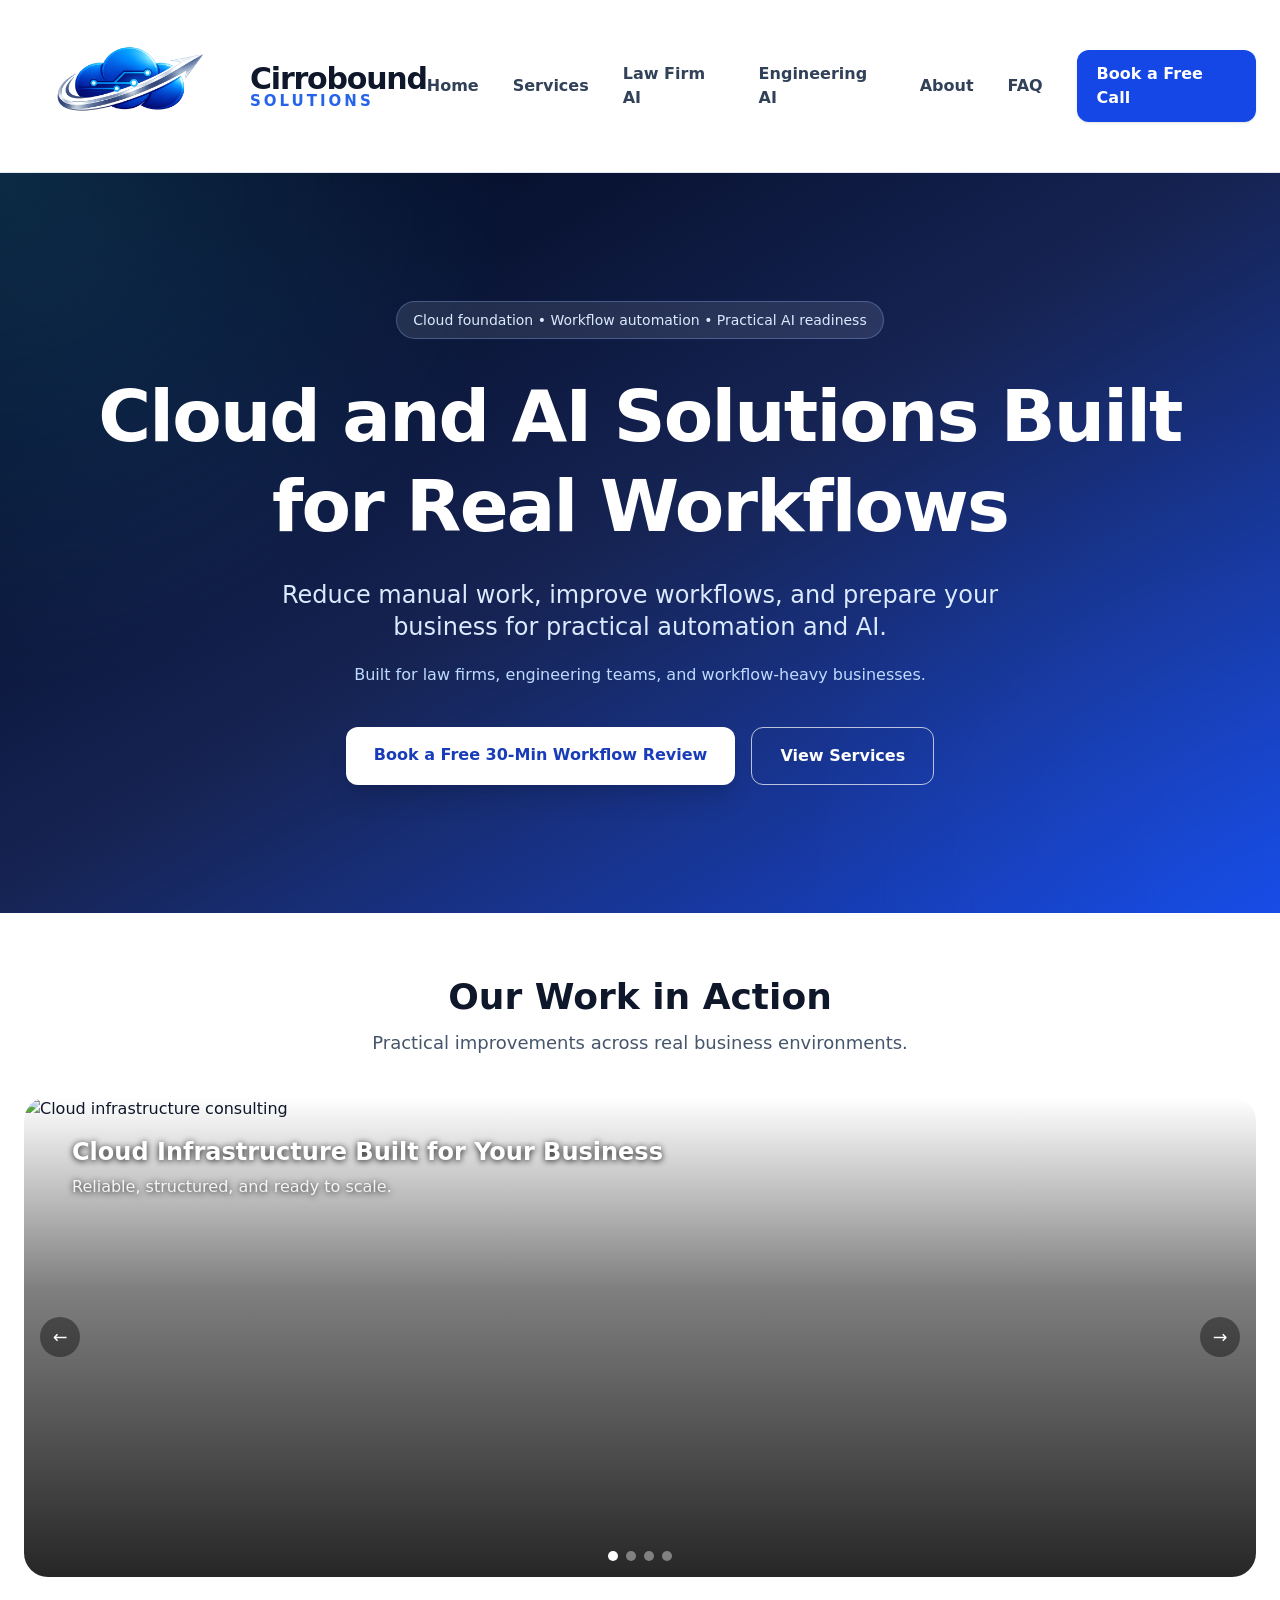
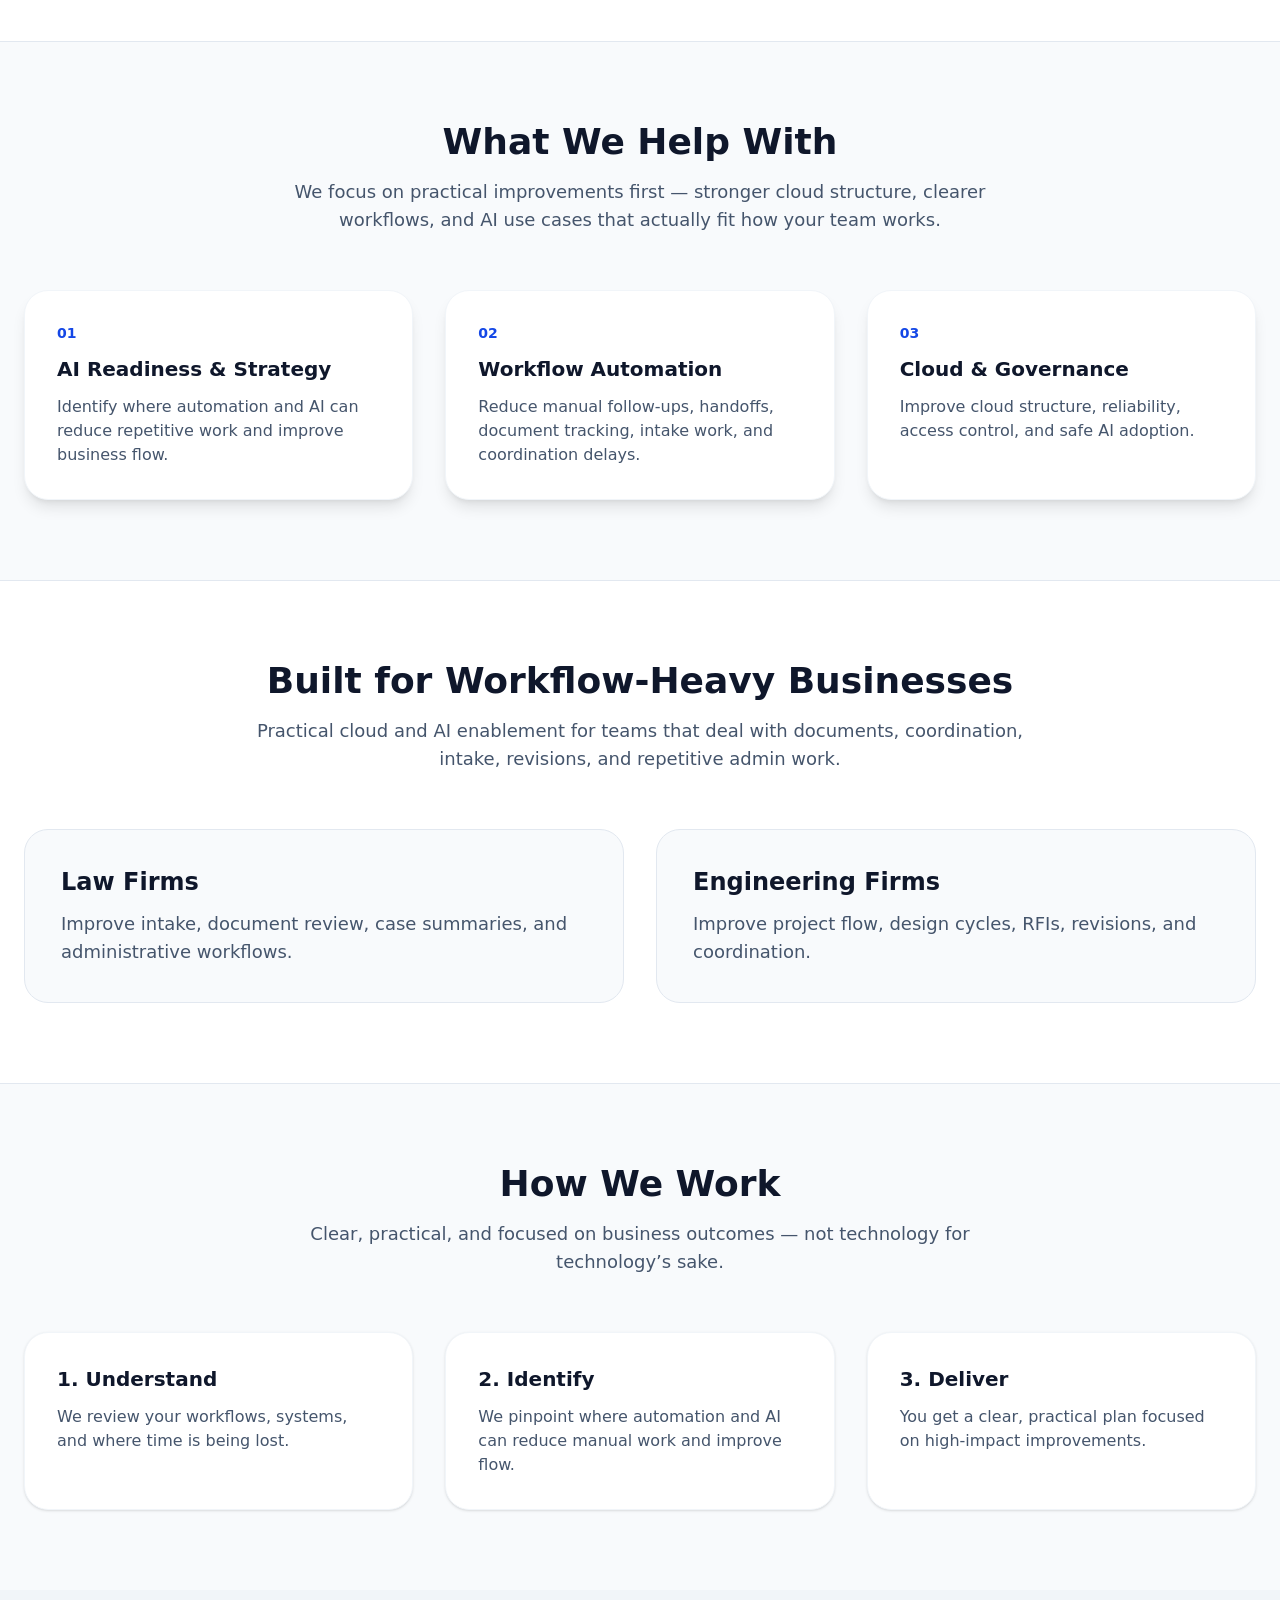
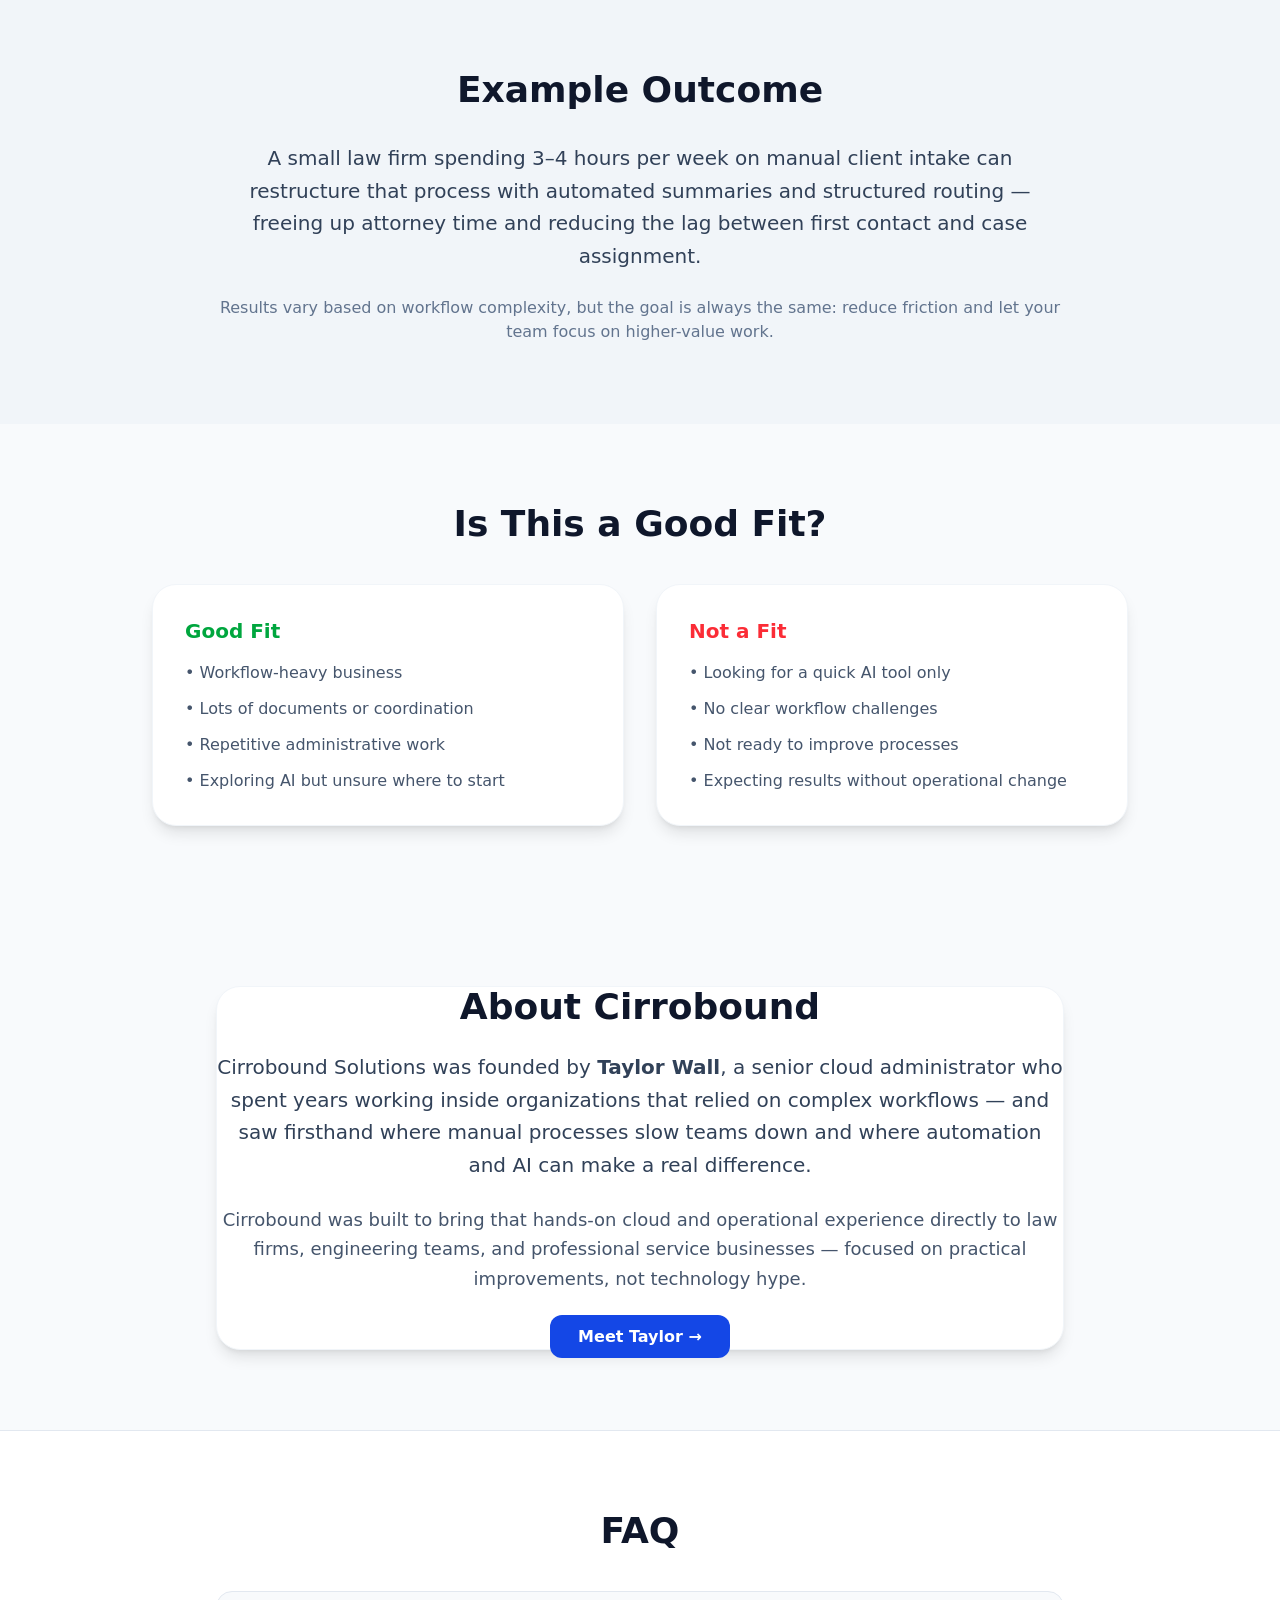
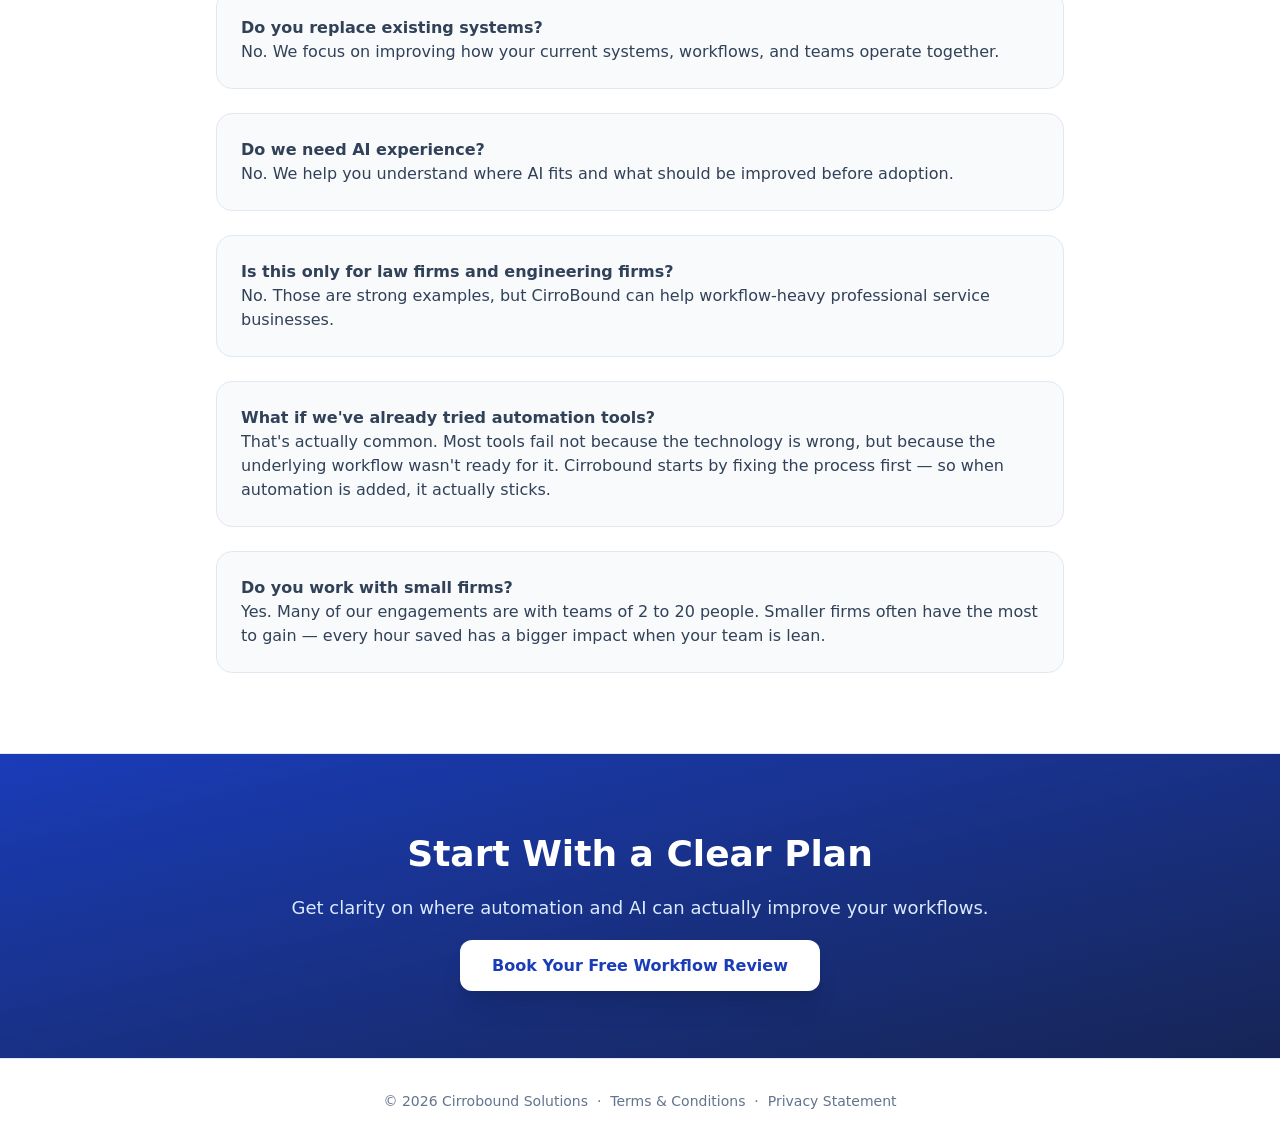
==== index.html @ 7e71dc8d "Add dedicated About page with certs and add to nav sitewide - New about.html with Taylor's story, IT" ====
<!DOCTYPE html>
<html lang="en">
<head>
  <meta charset="UTF-8" />
  <meta name="viewport" content="width=device-width, initial-scale=1.0"/>
  <title>Cirrobound Solutions</title>
  <meta name="description" content="Cloud, automation, and AI consulting to improve workflows and reduce manual work for law firms, engineering teams, and workflow-heavy businesses." />
  <link href="./output.css" rel="stylesheet">
  <style>
    .slide { transition: opacity 0.7s ease-in-out; }
    #slidePrev:hover, #slideNext:hover { background: rgba(0,0,0,0.65) !important; }
    .dot { transition: opacity 0.3s; }
  </style>
</head>

<body class="bg-slate-50 text-slate-900">

<header class="bg-white/95 backdrop-blur border-b border-slate-200 sticky top-0 z-50">
  <div class="max-w-7xl mx-auto px-6 py-4 flex items-center justify-between">

    <a href="/" class="flex items-center gap-4 shrink-0">
      <img src="assets/logo.png" alt="CirroBound Solutions"
           style="height:140px; width:auto; display:block;">

      <div style="line-height:1;">
        <div style="font-size:30px; font-weight:900; color:#0f172a; letter-spacing:-0.04em;">
          Cirrobound
        </div>
        <div style="font-size:15px; letter-spacing:3px; color:#2563eb; font-weight:700;">
          SOLUTIONS
        </div>
      </div>
    </a>

    <nav class="hidden lg:flex items-center text-base font-semibold text-slate-700" style="gap:34px;">
      <a href="/" class="hover:text-blue-700 transition">Home</a>
      <a href="/services.html" class="hover:text-blue-700 transition">Services</a>
      <a href="/ai-for-law-firms.html" class="hover:text-blue-700 transition">Law Firm AI</a>
      <a href="/ai-for-engineering.html" class="hover:text-blue-700 transition">Engineering AI</a>
      <a href="/about.html" class="hover:text-blue-700 transition">About</a>
      <a href="/#faq" class="hover:text-blue-700 transition">FAQ</a>
      <a href="https://outlook.office.com/book/AIReadiness@cirrobound.com/" target="_blank"
         class="bg-blue-700 text-white px-5 py-3 rounded-xl shadow hover:bg-blue-800 transition">
        Book a Free Call
      </a>
    </nav>

    <button id="menuBtn" class="lg:hidden flex flex-col gap-1" aria-label="Open menu">
      <span class="w-7 h-0.5 bg-slate-800"></span>
      <span class="w-7 h-0.5 bg-slate-800"></span>
      <span class="w-7 h-0.5 bg-slate-800"></span>
    </button>

  </div>

  <div id="mobileMenu" class="hidden lg:hidden px-6 pb-6 space-y-4 text-lg font-semibold bg-white border-t">
    <a href="/" class="block py-3 border-b border-slate-200">Home</a>
    <a href="/services.html" class="block py-3 border-b border-slate-200">Services</a>
    <a href="/ai-for-law-firms.html" class="block py-3 border-b border-slate-200">Law Firm AI</a>
    <a href="/ai-for-engineering.html" class="block py-3 border-b border-slate-200">Engineering AI</a>
    <a href="/about.html" class="block py-3 border-b border-slate-200">About</a>
    <a href="/#faq" class="block py-3 border-b border-slate-200">FAQ</a>
    <a href="https://outlook.office.com/book/AIReadiness@cirrobound.com/" target="_blank"
       class="block text-center bg-blue-700 text-white px-5 py-3 rounded-xl">
      Book a Free Call
    </a>
  </div>
</header>

<section class="relative overflow-hidden bg-gradient-to-br from-slate-950 via-blue-950 to-blue-700 text-white py-24 md:py-32">
  <div class="absolute inset-0 opacity-20 bg-[radial-gradient(circle_at_top_left,#38bdf8,transparent_35%),radial-gradient(circle_at_bottom_right,#2563eb,transparent_35%)]"></div>

  <div class="relative max-w-6xl mx-auto px-6 text-center">
    <div class="inline-flex items-center rounded-full border border-blue-300/30 bg-white/10 px-4 py-2 text-sm text-blue-100 mb-8">
      Cloud foundation • Workflow automation • Practical AI readiness
    </div>

    <h1 class="text-4xl md:text-6xl lg:text-7xl font-black mb-7 leading-tight tracking-tight">
      Cloud and AI Solutions Built for Real Workflows
    </h1>

    <p class="text-xl md:text-2xl text-blue-100 max-w-3xl mx-auto mb-5">
      Reduce manual work, improve workflows, and prepare your business for practical automation and AI.
    </p>

    <p class="text-blue-200 mb-10">
      Built for law firms, engineering teams, and workflow-heavy businesses.
    </p>

    <div class="flex flex-col sm:flex-row justify-center gap-4">
      <a href="https://outlook.office.com/book/AIReadiness@cirrobound.com/" target="_blank"
         class="bg-white text-blue-800 px-7 py-4 rounded-xl font-bold shadow-xl hover:shadow-2xl transition">
        Book a Free 30-Min Workflow Review
      </a>

      <a href="/services.html"
         class="border border-white/70 px-7 py-4 rounded-xl font-bold hover:bg-white hover:text-blue-800 transition">
        View Services
      </a>
    </div>
  </div>
</section>

<section class="py-16 bg-white border-b border-slate-200">
  <div class="max-w-7xl mx-auto px-6">
    <div class="text-center mb-10">
      <h2 class="text-3xl md:text-4xl font-black mb-3">Our Work in Action</h2>
      <p class="text-slate-600 text-lg">Practical improvements across real business environments.</p>
    </div>

    <div id="slideshow" class="relative rounded-3xl overflow-hidden shadow-2xl" style="height:480px;">

      <div class="slide" style="position:absolute;inset:0;opacity:1;">
        <img src="https://images.unsplash.com/photo-1695668548342-c0c1ad479aee?w=1400&h=560&fit=crop&auto=format&q=80" class="w-full h-full object-cover" alt="Cloud infrastructure consulting">
        <div class="absolute inset-0 flex items-end" style="padding:2.5rem 3rem;background:linear-gradient(to top,rgba(0,0,0,0.85) 0%,rgba(0,0,0,0.5) 60%,transparent 100%);text-shadow:0 1px 6px rgba(0,0,0,0.9);">
          <div>
            <p class="text-white font-black text-2xl" style="line-height:1.3;">Cloud Infrastructure Built for Your Business</p>
            <p style="color:rgba(255,255,255,0.9);margin-top:0.4rem;">Reliable, structured, and ready to scale.</p>
          </div>
        </div>
      </div>

      <div class="slide" style="position:absolute;inset:0;opacity:0;">
        <img src="https://images.unsplash.com/photo-1541746972996-4e0b0f43e02a?w=1400&h=560&fit=crop&auto=format&q=80" class="w-full h-full object-cover" alt="Team collaboration and workflow">
        <div class="absolute inset-0 flex items-end" style="padding:2.5rem 3rem;background:linear-gradient(to top,rgba(0,0,0,0.85) 0%,rgba(0,0,0,0.5) 60%,transparent 100%);text-shadow:0 1px 6px rgba(0,0,0,0.9);">
          <div>
            <p class="text-white font-black text-2xl" style="line-height:1.3;">Workflow Automation That Fits How You Work</p>
            <p style="color:rgba(255,255,255,0.9);margin-top:0.4rem;">Less manual work. More time on what matters.</p>
          </div>
        </div>
      </div>

      <div class="slide" style="position:absolute;inset:0;opacity:0;">
        <img src="https://images.unsplash.com/photo-1697577418970-95d99b5a55cf?w=1400&h=560&fit=crop&auto=format&q=80" class="w-full h-full object-cover" alt="AI and automation technology">
        <div class="absolute inset-0 flex items-end" style="padding:2.5rem 3rem;background:linear-gradient(to top,rgba(0,0,0,0.85) 0%,rgba(0,0,0,0.5) 60%,transparent 100%);text-shadow:0 1px 6px rgba(0,0,0,0.9);">
          <div>
            <p class="text-white font-black text-2xl" style="line-height:1.3;">AI Readiness for Law Firms and Engineering Teams</p>
            <p style="color:rgba(255,255,255,0.9);margin-top:0.4rem;">Practical adoption — not technology for its own sake.</p>
          </div>
        </div>
      </div>

      <div class="slide" style="position:absolute;inset:0;opacity:0;">
        <img src="https://images.unsplash.com/photo-1690627931320-16ac56eb2588?w=1400&h=560&fit=crop&auto=format&q=80" class="w-full h-full object-cover" alt="Cloud computing and security">
        <div class="absolute inset-0 flex items-end" style="padding:2.5rem 3rem;background:linear-gradient(to top,rgba(0,0,0,0.85) 0%,rgba(0,0,0,0.5) 60%,transparent 100%);text-shadow:0 1px 6px rgba(0,0,0,0.9);">
          <div>
            <p class="text-white font-black text-2xl" style="line-height:1.3;">Security and Governance You Can Trust</p>
            <p style="color:rgba(255,255,255,0.9);margin-top:0.4rem;">AI adoption built on a solid operational foundation.</p>
          </div>
        </div>
      </div>

      <button id="slidePrev" aria-label="Previous slide" class="rounded-full flex items-center justify-center"
        style="position:absolute;left:1rem;top:50%;transform:translateY(-50%);width:2.5rem;height:2.5rem;background:rgba(0,0,0,0.4);color:white;border:none;cursor:pointer;font-size:1.1rem;">&#8592;</button>
      <button id="slideNext" aria-label="Next slide" class="rounded-full flex items-center justify-center"
        style="position:absolute;right:1rem;top:50%;transform:translateY(-50%);width:2.5rem;height:2.5rem;background:rgba(0,0,0,0.4);color:white;border:none;cursor:pointer;font-size:1.1rem;">&#8594;</button>

      <div style="position:absolute;bottom:1rem;left:50%;transform:translateX(-50%);display:flex;gap:0.5rem;">
        <button class="dot" data-index="0" aria-label="Slide 1" style="width:10px;height:10px;border-radius:9999px;background:white;opacity:1;border:none;cursor:pointer;padding:0;"></button>
        <button class="dot" data-index="1" aria-label="Slide 2" style="width:10px;height:10px;border-radius:9999px;background:white;opacity:0.4;border:none;cursor:pointer;padding:0;"></button>
        <button class="dot" data-index="2" aria-label="Slide 3" style="width:10px;height:10px;border-radius:9999px;background:white;opacity:0.4;border:none;cursor:pointer;padding:0;"></button>
        <button class="dot" data-index="3" aria-label="Slide 4" style="width:10px;height:10px;border-radius:9999px;background:white;opacity:0.4;border:none;cursor:pointer;padding:0;"></button>
      </div>

    </div>
  </div>
</section>

<section class="py-20">
  <div class="max-w-7xl mx-auto px-6">
    <div class="text-center max-w-3xl mx-auto mb-14">
      <h2 class="text-3xl md:text-4xl font-black mb-4">What We Help With</h2>
      <p class="text-slate-600 text-lg">
        We focus on practical improvements first — stronger cloud structure, clearer workflows, and AI use cases that actually fit how your team works.
      </p>
    </div>

    <div class="grid md:grid-cols-3 gap-8">
      <div class="bg-white p-8 rounded-3xl shadow-lg border border-slate-100 hover:shadow-xl transition">
        <div class="text-blue-700 font-black text-sm mb-3">01</div>
        <h3 class="text-xl font-bold mb-3">AI Readiness & Strategy</h3>
        <p class="text-slate-600">
          Identify where automation and AI can reduce repetitive work and improve business flow.
        </p>
      </div>

      <div class="bg-white p-8 rounded-3xl shadow-lg border border-slate-100 hover:shadow-xl transition">
        <div class="text-blue-700 font-black text-sm mb-3">02</div>
        <h3 class="text-xl font-bold mb-3">Workflow Automation</h3>
        <p class="text-slate-600">
          Reduce manual follow-ups, handoffs, document tracking, intake work, and coordination delays.
        </p>
      </div>

      <div class="bg-white p-8 rounded-3xl shadow-lg border border-slate-100 hover:shadow-xl transition">
        <div class="text-blue-700 font-black text-sm mb-3">03</div>
        <h3 class="text-xl font-bold mb-3">Cloud & Governance</h3>
        <p class="text-slate-600">
          Improve cloud structure, reliability, access control, and safe AI adoption.
        </p>
      </div>
    </div>
  </div>
</section>

<section class="bg-white py-20 border-y border-slate-200">
  <div class="max-w-7xl mx-auto px-6">
    <div class="text-center max-w-3xl mx-auto mb-14">
      <h2 class="text-3xl md:text-4xl font-black mb-4">Built for Workflow-Heavy Businesses</h2>
      <p class="text-slate-600 text-lg">
        Practical cloud and AI enablement for teams that deal with documents, coordination, intake, revisions, and repetitive admin work.
      </p>
    </div>

    <div class="grid md:grid-cols-2 gap-8">
      <a href="/ai-for-law-firms.html" class="group bg-slate-50 p-9 rounded-3xl border border-slate-200 hover:shadow-xl transition">
        <h3 class="text-2xl font-black mb-3 group-hover:text-blue-700">Law Firms</h3>
        <p class="text-slate-600 text-lg">
          Improve intake, document review, case summaries, and administrative workflows.
        </p>
      </a>

      <a href="/ai-for-engineering.html" class="group bg-slate-50 p-9 rounded-3xl border border-slate-200 hover:shadow-xl transition">
        <h3 class="text-2xl font-black mb-3 group-hover:text-blue-700">Engineering Firms</h3>
        <p class="text-slate-600 text-lg">
          Improve project flow, design cycles, RFIs, revisions, and coordination.
        </p>
      </a>
    </div>
  </div>
</section>

<section class="py-20">
  <div class="max-w-7xl mx-auto px-6">
    <div class="text-center max-w-3xl mx-auto mb-14">
      <h2 class="text-3xl md:text-4xl font-black mb-4">How We Work</h2>
      <p class="text-slate-600 text-lg">
        Clear, practical, and focused on business outcomes — not technology for technology’s sake.
      </p>
    </div>

    <div class="grid md:grid-cols-3 gap-8">
      <div class="bg-white p-8 rounded-3xl shadow border border-slate-100">
        <h3 class="font-black text-xl mb-3">1. Understand</h3>
        <p class="text-slate-600">
          We review your workflows, systems, and where time is being lost.
        </p>
      </div>

      <div class="bg-white p-8 rounded-3xl shadow border border-slate-100">
        <h3 class="font-black text-xl mb-3">2. Identify</h3>
        <p class="text-slate-600">
          We pinpoint where automation and AI can reduce manual work and improve flow.
        </p>
      </div>

      <div class="bg-white p-8 rounded-3xl shadow border border-slate-100">
        <h3 class="font-black text-xl mb-3">3. Deliver</h3>
        <p class="text-slate-600">
          You get a clear, practical plan focused on high-impact improvements.
        </p>
      </div>
    </div>
  </div>
</section>

<section class="bg-slate-100 py-20">
  <div class="max-w-4xl mx-auto px-6 text-center">
    <h2 class="text-3xl md:text-4xl font-black mb-8">Example Outcome</h2>

    <p class="text-slate-700 text-xl mb-6 leading-relaxed">
      A small law firm spending 3–4 hours per week on manual client intake can restructure that process with automated summaries and structured routing — freeing up attorney time and reducing the lag between first contact and case assignment.
    </p>

    <p class="text-slate-500">
      Results vary based on workflow complexity, but the goal is always the same: reduce friction and let your team focus on higher-value work.
    </p>
  </div>
</section>

<section class="py-20">
  <div class="max-w-5xl mx-auto px-6 text-center">
    <h2 class="text-3xl md:text-4xl font-black mb-10">Is This a Good Fit?</h2>

    <div class="grid md:grid-cols-2 gap-8 text-left">
      <div class="bg-white p-8 rounded-3xl shadow-lg border border-slate-100">
        <h3 class="font-black mb-4 text-green-600 text-xl">Good Fit</h3>
        <ul class="text-slate-600 space-y-3">
          <li>• Workflow-heavy business</li>
          <li>• Lots of documents or coordination</li>
          <li>• Repetitive administrative work</li>
          <li>• Exploring AI but unsure where to start</li>
        </ul>
      </div>

      <div class="bg-white p-8 rounded-3xl shadow-lg border border-slate-100">
        <h3 class="font-black mb-4 text-red-500 text-xl">Not a Fit</h3>
        <ul class="text-slate-600 space-y-3">
          <li>• Looking for a quick AI tool only</li>
          <li>• No clear workflow challenges</li>
          <li>• Not ready to improve processes</li>
          <li>• Expecting results without operational change</li>
        </ul>
      </div>
    </div>
  </div>
</section>

<section class="py-20">
  <div class="max-w-4xl mx-auto px-6">
    <div class="bg-white rounded-3xl shadow-lg border border-slate-100 p-10 md:p-14 text-center">
      <h2 class="text-3xl md:text-4xl font-black mb-6">About Cirrobound</h2>
      <p class="text-slate-700 text-xl leading-relaxed mb-6">
        Cirrobound Solutions was founded by <strong>Taylor Wall</strong>, a senior cloud administrator who spent years working inside organizations that relied on complex workflows — and saw firsthand where manual processes slow teams down and where automation and AI can make a real difference.
      </p>
      <p class="text-slate-600 text-lg leading-relaxed mb-8">
        Cirrobound was built to bring that hands-on cloud and operational experience directly to law firms, engineering teams, and professional service businesses — focused on practical improvements, not technology hype.
      </p>
      <a href="/about.html" class="inline-block bg-blue-700 text-white px-7 py-3 rounded-xl font-bold hover:bg-blue-800 transition">
        Meet Taylor &rarr;
      </a>
    </div>
  </div>
</section>

<section id="faq" class="bg-white py-20 border-y border-slate-200">
  <div class="max-w-4xl mx-auto px-6">
    <h2 class="text-3xl md:text-4xl font-black mb-10 text-center">FAQ</h2>

    <div class="space-y-6 text-slate-700">
      <div class="bg-slate-50 p-6 rounded-2xl border border-slate-200">
        <p><strong>Do you replace existing systems?</strong><br>No. We focus on improving how your current systems, workflows, and teams operate together.</p>
      </div>

      <div class="bg-slate-50 p-6 rounded-2xl border border-slate-200">
        <p><strong>Do we need AI experience?</strong><br>No. We help you understand where AI fits and what should be improved before adoption.</p>
      </div>

      <div class="bg-slate-50 p-6 rounded-2xl border border-slate-200">
        <p><strong>Is this only for law firms and engineering firms?</strong><br>No. Those are strong examples, but CirroBound can help workflow-heavy professional service businesses.</p>
      </div>

      <div class="bg-slate-50 p-6 rounded-2xl border border-slate-200">
        <p><strong>What if we've already tried automation tools?</strong><br>That's actually common. Most tools fail not because the technology is wrong, but because the underlying workflow wasn't ready for it. Cirrobound starts by fixing the process first — so when automation is added, it actually sticks.</p>
      </div>

      <div class="bg-slate-50 p-6 rounded-2xl border border-slate-200">
        <p><strong>Do you work with small firms?</strong><br>Yes. Many of our engagements are with teams of 2 to 20 people. Smaller firms often have the most to gain — every hour saved has a bigger impact when your team is lean.</p>
      </div>
    </div>
  </div>
</section>

<section class="bg-gradient-to-br from-blue-800 to-blue-950 text-white py-20 text-center">
  <div class="max-w-3xl mx-auto px-6">
    <h2 class="text-3xl md:text-4xl font-black mb-5">Start With a Clear Plan</h2>
    <p class="mb-8 text-blue-100 text-lg">
      Get clarity on where automation and AI can actually improve your workflows.
    </p>
    <a href="https://outlook.office.com/book/AIReadiness@cirrobound.com/" target="_blank"
       class="bg-white text-blue-800 px-8 py-4 rounded-xl font-black shadow-xl hover:shadow-2xl transition">
      Book Your Free Workflow Review
    </a>
  </div>
</section>

<footer class="bg-white border-t border-slate-200 py-8 text-center text-sm text-slate-500">
  &copy; 2026 Cirrobound Solutions &nbsp;&middot;&nbsp; <a href="/terms.html" class="hover:text-blue-700 transition">Terms &amp; Conditions</a> &nbsp;&middot;&nbsp; <a href="/privacy.html" class="hover:text-blue-700 transition">Privacy Statement</a>
</footer>

<script>
  const btn = document.getElementById("menuBtn");
  const menu = document.getElementById("mobileMenu");

  btn.addEventListener("click", () => {
    menu.classList.toggle("hidden");
  });

  (function() {
    const slides = document.querySelectorAll('#slideshow .slide');
    const dots = document.querySelectorAll('#slideshow .dot');
    let current = 0;
    let timer;

    function goTo(n) {
      slides[current].style.opacity = '0';
      dots[current].style.opacity = '0.4';
      current = ((n % slides.length) + slides.length) % slides.length;
      slides[current].style.opacity = '1';
      dots[current].style.opacity = '1';
    }

    function startTimer() {
      timer = setInterval(() => goTo(current + 1), 5000);
    }

    document.getElementById('slidePrev').addEventListener('click', () => { goTo(current - 1); clearInterval(timer); startTimer(); });
    document.getElementById('slideNext').addEventListener('click', () => { goTo(current + 1); clearInterval(timer); startTimer(); });
    dots.forEach((dot, i) => dot.addEventListener('click', () => { goTo(i); clearInterval(timer); startTimer(); }));

    startTimer();
  })();
</script>

</body>
</html>
---- output.css ----
/*! tailwindcss v4.2.4 | MIT License | https://tailwindcss.com */
@layer properties{@supports (((-webkit-hyphens:none)) and (not (margin-trim:inline))) or ((-moz-orient:inline) and (not (color:rgb(from red r g b)))){*,:before,:after,::backdrop{--tw-space-y-reverse:0;--tw-border-style:solid;--tw-gradient-position:initial;--tw-gradient-from:#0000;--tw-gradient-via:#0000;--tw-gradient-to:#0000;--tw-gradient-stops:initial;--tw-gradient-via-stops:initial;--tw-gradient-from-position:0%;--tw-gradient-via-position:50%;--tw-gradient-to-position:100%;--tw-leading:initial;--tw-font-weight:initial;--tw-tracking:initial;--tw-shadow:0 0 #0000;--tw-shadow-color:initial;--tw-shadow-alpha:100%;--tw-inset-shadow:0 0 #0000;--tw-inset-shadow-color:initial;--tw-inset-shadow-alpha:100%;--tw-ring-color:initial;--tw-ring-shadow:0 0 #0000;--tw-inset-ring-color:initial;--tw-inset-ring-shadow:0 0 #0000;--tw-ring-inset:initial;--tw-ring-offset-width:0px;--tw-ring-offset-color:#fff;--tw-ring-offset-shadow:0 0 #0000;--tw-backdrop-blur:initial;--tw-backdrop-brightness:initial;--tw-backdrop-contrast:initial;--tw-backdrop-grayscale:initial;--tw-backdrop-hue-rotate:initial;--tw-backdrop-invert:initial;--tw-backdrop-opacity:initial;--tw-backdrop-saturate:initial;--tw-backdrop-sepia:initial}}}@layer theme{:root,:host{--font-sans:ui-sans-serif, system-ui, sans-serif, "Apple Color Emoji", "Segoe UI Emoji", "Segoe UI Symbol", "Noto Color Emoji";--font-mono:ui-monospace, SFMono-Regular, Menlo, Monaco, Consolas, "Liberation Mono", "Courier New", monospace;--color-red-500:oklch(63.7% .237 25.331);--color-green-600:oklch(62.7% .194 149.214);--color-blue-100:oklch(93.2% .032 255.585);--color-blue-200:oklch(88.2% .059 254.128);--color-blue-300:oklch(80.9% .105 251.813);--color-blue-700:oklch(48.8% .243 264.376);--color-blue-800:oklch(42.4% .199 265.638);--color-blue-900:oklch(37.9% .146 265.522);--color-blue-950:oklch(28.2% .091 267.935);--color-slate-50:oklch(98.4% .003 247.858);--color-slate-100:oklch(96.8% .007 247.896);--color-slate-200:oklch(92.9% .013 255.508);--color-slate-500:oklch(55.4% .046 257.417);--color-slate-600:oklch(44.6% .043 257.281);--color-slate-700:oklch(37.2% .044 257.287);--color-slate-800:oklch(27.9% .041 260.031);--color-slate-900:oklch(20.8% .042 265.755);--color-slate-950:oklch(12.9% .042 264.695);--color-white:#fff;--spacing:.25rem;--container-3xl:48rem;--container-4xl:56rem;--container-5xl:64rem;--container-6xl:72rem;--container-7xl:80rem;--text-sm:.875rem;--text-sm--line-height:calc(1.25 / .875);--text-base:1rem;--text-base--line-height:calc(1.5 / 1);--text-lg:1.125rem;--text-lg--line-height:calc(1.75 / 1.125);--text-xl:1.25rem;--text-xl--line-height:calc(1.75 / 1.25);--text-2xl:1.5rem;--text-2xl--line-height:calc(2 / 1.5);--text-3xl:1.875rem;--text-3xl--line-height:calc(2.25 / 1.875);--text-4xl:2.25rem;--text-4xl--line-height:calc(2.5 / 2.25);--text-5xl:3rem;--text-5xl--line-height:1;--text-6xl:3.75rem;--text-6xl--line-height:1;--text-7xl:4.5rem;--text-7xl--line-height:1;--font-weight-medium:500;--font-weight-semibold:600;--font-weight-bold:700;--font-weight-black:900;--tracking-tight:-.025em;--leading-tight:1.25;--leading-relaxed:1.625;--radius-xl:.75rem;--radius-2xl:1rem;--radius-3xl:1.5rem;--default-transition-duration:.15s;--default-transition-timing-function:cubic-bezier(.4, 0, .2, 1);--default-font-family:var(--font-sans);--default-mono-font-family:var(--font-mono)}}@layer base{*,:after,:before,::backdrop{box-sizing:border-box;border:0 solid;margin:0;padding:0}::file-selector-button{box-sizing:border-box;border:0 solid;margin:0;padding:0}html,:host{-webkit-text-size-adjust:100%;tab-size:4;line-height:1.5;font-family:var(--default-font-family,ui-sans-serif, system-ui, sans-serif, "Apple Color Emoji", "Segoe UI Emoji", "Segoe UI Symbol", "Noto Color Emoji");font-feature-settings:var(--default-font-feature-settings,normal);font-variation-settings:var(--default-font-variation-settings,normal);-webkit-tap-highlight-color:transparent}hr{height:0;color:inherit;border-top-width:1px}abbr:where([title]){-webkit-text-decoration:underline dotted;text-decoration:underline dotted}h1,h2,h3,h4,h5,h6{font-size:inherit;font-weight:inherit}a{color:inherit;-webkit-text-decoration:inherit;-webkit-text-decoration:inherit;-webkit-text-decoration:inherit;text-decoration:inherit}b,strong{font-weight:bolder}code,kbd,samp,pre{font-family:var(--default-mono-font-family,ui-monospace, SFMono-Regular, Menlo, Monaco, Consolas, "Liberation Mono", "Courier New", monospace);font-feature-settings:var(--default-mono-font-feature-settings,normal);font-variation-settings:var(--default-mono-font-variation-settings,normal);font-size:1em}small{font-size:80%}sub,sup{vertical-align:baseline;font-size:75%;line-height:0;position:relative}sub{bottom:-.25em}sup{top:-.5em}table{text-indent:0;border-color:inherit;border-collapse:collapse}:-moz-focusring{outline:auto}progress{vertical-align:baseline}summary{display:list-item}ol,ul,menu{list-style:none}img,svg,video,canvas,audio,iframe,embed,object{vertical-align:middle;display:block}img,video{max-width:100%;height:auto}button,input,select,optgroup,textarea{font:inherit;font-feature-settings:inherit;font-variation-settings:inherit;letter-spacing:inherit;color:inherit;opacity:1;background-color:#0000;border-radius:0}::file-selector-button{font:inherit;font-feature-settings:inherit;font-variation-settings:inherit;letter-spacing:inherit;color:inherit;opacity:1;background-color:#0000;border-radius:0}:where(select:is([multiple],[size])) optgroup{font-weight:bolder}:where(select:is([multiple],[size])) optgroup option{padding-inline-start:20px}::file-selector-button{margin-inline-end:4px}::placeholder{opacity:1}@supports (not ((-webkit-appearance:-apple-pay-button))) or (contain-intrinsic-size:1px){::placeholder{color:currentColor}@supports (color:color-mix(in lab, red, red)){::placeholder{color:color-mix(in oklab, currentcolor 50%, transparent)}}}textarea{resize:vertical}::-webkit-search-decoration{-webkit-appearance:none}::-webkit-date-and-time-value{min-height:1lh;text-align:inherit}::-webkit-datetime-edit{display:inline-flex}::-webkit-datetime-edit-fields-wrapper{padding:0}::-webkit-datetime-edit{padding-block:0}::-webkit-datetime-edit-year-field{padding-block:0}::-webkit-datetime-edit-month-field{padding-block:0}::-webkit-datetime-edit-day-field{padding-block:0}::-webkit-datetime-edit-hour-field{padding-block:0}::-webkit-datetime-edit-minute-field{padding-block:0}::-webkit-datetime-edit-second-field{padding-block:0}::-webkit-datetime-edit-millisecond-field{padding-block:0}::-webkit-datetime-edit-meridiem-field{padding-block:0}::-webkit-calendar-picker-indicator{line-height:1}:-moz-ui-invalid{box-shadow:none}button,input:where([type=button],[type=reset],[type=submit]){appearance:button}::file-selector-button{appearance:button}::-webkit-inner-spin-button{height:auto}::-webkit-outer-spin-button{height:auto}[hidden]:where(:not([hidden=until-found])){display:none!important}}@layer components;@layer utilities{.absolute{position:absolute}.relative{position:relative}.sticky{position:sticky}.inset-0{inset:calc(var(--spacing) * 0)}.start{inset-inline-start:var(--spacing)}.top-0{top:calc(var(--spacing) * 0)}.z-50{z-index:50}.mx-auto{margin-inline:auto}.mb-2{margin-bottom:calc(var(--spacing) * 2)}.mb-3{margin-bottom:calc(var(--spacing) * 3)}.mb-4{margin-bottom:calc(var(--spacing) * 4)}.mb-5{margin-bottom:calc(var(--spacing) * 5)}.mb-6{margin-bottom:calc(var(--spacing) * 6)}.mb-7{margin-bottom:calc(var(--spacing) * 7)}.mb-8{margin-bottom:calc(var(--spacing) * 8)}.mb-10{margin-bottom:calc(var(--spacing) * 10)}.mb-12{margin-bottom:calc(var(--spacing) * 12)}.mb-14{margin-bottom:calc(var(--spacing) * 14)}.block{display:block}.flex{display:flex}.grid{display:grid}.hidden{display:none}.inline-flex{display:inline-flex}.h-0\.5{height:calc(var(--spacing) * .5)}.w-7{width:calc(var(--spacing) * 7)}.max-w-3xl{max-width:var(--container-3xl)}.max-w-4xl{max-width:var(--container-4xl)}.max-w-5xl{max-width:var(--container-5xl)}.max-w-6xl{max-width:var(--container-6xl)}.max-w-7xl{max-width:var(--container-7xl)}.shrink-0{flex-shrink:0}.flex-col{flex-direction:column}.items-center{align-items:center}.justify-between{justify-content:space-between}.justify-center{justify-content:center}.gap-1{gap:calc(var(--spacing) * 1)}.gap-4{gap:calc(var(--spacing) * 4)}.gap-8{gap:calc(var(--spacing) * 8)}:where(.space-y-3>:not(:last-child)){--tw-space-y-reverse:0;margin-block-start:calc(calc(var(--spacing) * 3) * var(--tw-space-y-reverse));margin-block-end:calc(calc(var(--spacing) * 3) * calc(1 - var(--tw-space-y-reverse)))}:where(.space-y-4>:not(:last-child)){--tw-space-y-reverse:0;margin-block-start:calc(calc(var(--spacing) * 4) * var(--tw-space-y-reverse));margin-block-end:calc(calc(var(--spacing) * 4) * calc(1 - var(--tw-space-y-reverse)))}:where(.space-y-6>:not(:last-child)){--tw-space-y-reverse:0;margin-block-start:calc(calc(var(--spacing) * 6) * var(--tw-space-y-reverse));margin-block-end:calc(calc(var(--spacing) * 6) * calc(1 - var(--tw-space-y-reverse)))}.overflow-hidden{overflow:hidden}.rounded-2xl{border-radius:var(--radius-2xl)}.rounded-3xl{border-radius:var(--radius-3xl)}.rounded-full{border-radius:3.40282e38px}.rounded-xl{border-radius:var(--radius-xl)}.border{border-style:var(--tw-border-style);border-width:1px}.border-y{border-block-style:var(--tw-border-style);border-block-width:1px}.border-t{border-top-style:var(--tw-border-style);border-top-width:1px}.border-b{border-bottom-style:var(--tw-border-style);border-bottom-width:1px}.border-blue-300\/30{border-color:#90c5ff4d}@supports (color:color-mix(in lab, red, red)){.border-blue-300\/30{border-color:color-mix(in oklab, var(--color-blue-300) 30%, transparent)}}.border-slate-100{border-color:var(--color-slate-100)}.border-slate-200{border-color:var(--color-slate-200)}.border-white\/70{border-color:#ffffffb3}@supports (color:color-mix(in lab, red, red)){.border-white\/70{border-color:color-mix(in oklab, var(--color-white) 70%, transparent)}}.bg-blue-700{background-color:var(--color-blue-700)}.bg-slate-50{background-color:var(--color-slate-50)}.bg-slate-100{background-color:var(--color-slate-100)}.bg-slate-800{background-color:var(--color-slate-800)}.bg-white{background-color:var(--color-white)}.bg-white\/10{background-color:#ffffff1a}@supports (color:color-mix(in lab, red, red)){.bg-white\/10{background-color:color-mix(in oklab, var(--color-white) 10%, transparent)}}.bg-white\/95{background-color:#fffffff2}@supports (color:color-mix(in lab, red, red)){.bg-white\/95{background-color:color-mix(in oklab, var(--color-white) 95%, transparent)}}.bg-gradient-to-br{--tw-gradient-position:to bottom right in oklab;background-image:linear-gradient(var(--tw-gradient-stops))}.bg-gradient-to-r{--tw-gradient-position:to right in oklab;background-image:linear-gradient(var(--tw-gradient-stops))}.bg-\[radial-gradient\(circle_at_top_left\,\#38bdf8\,transparent_35\%\)\,radial-gradient\(circle_at_bottom_right\,\#2563eb\,transparent_35\%\)\]{background-image:radial-gradient(circle at 0 0,#38bdf8,#0000 35%),radial-gradient(circle at 100% 100%,#2563eb,#0000 35%)}.from-\[\#0b1f3a\]{--tw-gradient-from:#0b1f3a;--tw-gradient-stops:var(--tw-gradient-via-stops,var(--tw-gradient-position), var(--tw-gradient-from) var(--tw-gradient-from-position), var(--tw-gradient-to) var(--tw-gradient-to-position))}.from-blue-800{--tw-gradient-from:var(--color-blue-800);--tw-gradient-stops:var(--tw-gradient-via-stops,var(--tw-gradient-position), var(--tw-gradient-from) var(--tw-gradient-from-position), var(--tw-gradient-to) var(--tw-gradient-to-position))}.from-slate-950{--tw-gradient-from:var(--color-slate-950);--tw-gradient-stops:var(--tw-gradient-via-stops,var(--tw-gradient-position), var(--tw-gradient-from) var(--tw-gradient-from-position), var(--tw-gradient-to) var(--tw-gradient-to-position))}.via-\[\#1e3a8a\]{--tw-gradient-via:#1e3a8a;--tw-gradient-via-stops:var(--tw-gradient-position), var(--tw-gradient-from) var(--tw-gradient-from-position), var(--tw-gradient-via) var(--tw-gradient-via-position), var(--tw-gradient-to) var(--tw-gradient-to-position);--tw-gradient-stops:var(--tw-gradient-via-stops)}.via-blue-950{--tw-gradient-via:var(--color-blue-950);--tw-gradient-via-stops:var(--tw-gradient-position), var(--tw-gradient-from) var(--tw-gradient-from-position), var(--tw-gradient-via) var(--tw-gradient-via-position), var(--tw-gradient-to) var(--tw-gradient-to-position);--tw-gradient-stops:var(--tw-gradient-via-stops)}.to-\[\#2563eb\]{--tw-gradient-to:#2563eb;--tw-gradient-stops:var(--tw-gradient-via-stops,var(--tw-gradient-position), var(--tw-gradient-from) var(--tw-gradient-from-position), var(--tw-gradient-to) var(--tw-gradient-to-position))}.to-blue-700{--tw-gradient-to:var(--color-blue-700);--tw-gradient-stops:var(--tw-gradient-via-stops,var(--tw-gradient-position), var(--tw-gradient-from) var(--tw-gradient-from-position), var(--tw-gradient-to) var(--tw-gradient-to-position))}.to-blue-950{--tw-gradient-to:var(--color-blue-950);--tw-gradient-stops:var(--tw-gradient-via-stops,var(--tw-gradient-position), var(--tw-gradient-from) var(--tw-gradient-from-position), var(--tw-gradient-to) var(--tw-gradient-to-position))}.p-6{padding:calc(var(--spacing) * 6)}.p-8{padding:calc(var(--spacing) * 8)}.p-9{padding:calc(var(--spacing) * 9)}.px-4{padding-inline:calc(var(--spacing) * 4)}.px-5{padding-inline:calc(var(--spacing) * 5)}.px-6{padding-inline:calc(var(--spacing) * 6)}.px-7{padding-inline:calc(var(--spacing) * 7)}.px-8{padding-inline:calc(var(--spacing) * 8)}.py-2{padding-block:calc(var(--spacing) * 2)}.py-3{padding-block:calc(var(--spacing) * 3)}.py-4{padding-block:calc(var(--spacing) * 4)}.py-6{padding-block:calc(var(--spacing) * 6)}.py-8{padding-block:calc(var(--spacing) * 8)}.py-16{padding-block:calc(var(--spacing) * 16)}.py-20{padding-block:calc(var(--spacing) * 20)}.py-24{padding-block:calc(var(--spacing) * 24)}.pb-6{padding-bottom:calc(var(--spacing) * 6)}.text-center{text-align:center}.text-left{text-align:left}.text-2xl{font-size:var(--text-2xl);line-height:var(--tw-leading,var(--text-2xl--line-height))}.text-3xl{font-size:var(--text-3xl);line-height:var(--tw-leading,var(--text-3xl--line-height))}.text-4xl{font-size:var(--text-4xl);line-height:var(--tw-leading,var(--text-4xl--line-height))}.text-base{font-size:var(--text-base);line-height:var(--tw-leading,var(--text-base--line-height))}.text-lg{font-size:var(--text-lg);line-height:var(--tw-leading,var(--text-lg--line-height))}.text-sm{font-size:var(--text-sm);line-height:var(--tw-leading,var(--text-sm--line-height))}.text-xl{font-size:var(--text-xl);line-height:var(--tw-leading,var(--text-xl--line-height))}.leading-relaxed{--tw-leading:var(--leading-relaxed);line-height:var(--leading-relaxed)}.leading-tight{--tw-leading:var(--leading-tight);line-height:var(--leading-tight)}.font-black{--tw-font-weight:var(--font-weight-black);font-weight:var(--font-weight-black)}.font-bold{--tw-font-weight:var(--font-weight-bold);font-weight:var(--font-weight-bold)}.font-semibold{--tw-font-weight:var(--font-weight-semibold);font-weight:var(--font-weight-semibold)}.tracking-tight{--tw-tracking:var(--tracking-tight);letter-spacing:var(--tracking-tight)}.text-blue-100{color:var(--color-blue-100)}.text-blue-200{color:var(--color-blue-200)}.text-blue-700{color:var(--color-blue-700)}.text-blue-800{color:var(--color-blue-800)}.text-green-600{color:var(--color-green-600)}.text-red-500{color:var(--color-red-500)}.text-slate-500{color:var(--color-slate-500)}.text-slate-600{color:var(--color-slate-600)}.text-slate-700{color:var(--color-slate-700)}.text-slate-900{color:var(--color-slate-900)}.text-white{color:var(--color-white)}.opacity-20{opacity:.2}.shadow{--tw-shadow:0 1px 3px 0 var(--tw-shadow-color,#0000001a), 0 1px 2px -1px var(--tw-shadow-color,#0000001a);box-shadow:var(--tw-inset-shadow), var(--tw-inset-ring-shadow), var(--tw-ring-offset-shadow), var(--tw-ring-shadow), var(--tw-shadow)}.shadow-lg{--tw-shadow:0 10px 15px -3px var(--tw-shadow-color,#0000001a), 0 4px 6px -4px var(--tw-shadow-color,#0000001a);box-shadow:var(--tw-inset-shadow), var(--tw-inset-ring-shadow), var(--tw-ring-offset-shadow), var(--tw-ring-shadow), var(--tw-shadow)}.shadow-xl{--tw-shadow:0 20px 25px -5px var(--tw-shadow-color,#0000001a), 0 8px 10px -6px var(--tw-shadow-color,#0000001a);box-shadow:var(--tw-inset-shadow), var(--tw-inset-ring-shadow), var(--tw-ring-offset-shadow), var(--tw-ring-shadow), var(--tw-shadow)}.backdrop-blur{--tw-backdrop-blur:blur(8px);-webkit-backdrop-filter:var(--tw-backdrop-blur,) var(--tw-backdrop-brightness,) var(--tw-backdrop-contrast,) var(--tw-backdrop-grayscale,) var(--tw-backdrop-hue-rotate,) var(--tw-backdrop-invert,) var(--tw-backdrop-opacity,) var(--tw-backdrop-saturate,) var(--tw-backdrop-sepia,);backdrop-filter:var(--tw-backdrop-blur,) var(--tw-backdrop-brightness,) var(--tw-backdrop-contrast,) var(--tw-backdrop-grayscale,) var(--tw-backdrop-hue-rotate,) var(--tw-backdrop-invert,) var(--tw-backdrop-opacity,) var(--tw-backdrop-saturate,) var(--tw-backdrop-sepia,)}.transition{transition-property:color,background-color,border-color,outline-color,text-decoration-color,fill,stroke,--tw-gradient-from,--tw-gradient-via,--tw-gradient-to,opacity,box-shadow,transform,translate,scale,rotate,filter,-webkit-backdrop-filter,backdrop-filter,display,content-visibility,overlay,pointer-events;transition-timing-function:var(--tw-ease,var(--default-transition-timing-function));transition-duration:var(--tw-duration,var(--default-transition-duration))}@media (hover:hover){.group-hover\:text-blue-700:is(:where(.group):hover *){color:var(--color-blue-700)}.hover\:bg-blue-800:hover{background-color:var(--color-blue-800)}.hover\:bg-white:hover{background-color:var(--color-white)}.hover\:text-blue-700:hover{color:var(--color-blue-700)}.hover\:text-blue-800:hover{color:var(--color-blue-800)}.hover\:shadow-2xl:hover{--tw-shadow:0 25px 50px -12px var(--tw-shadow-color,#00000040);box-shadow:var(--tw-inset-shadow), var(--tw-inset-ring-shadow), var(--tw-ring-offset-shadow), var(--tw-ring-shadow), var(--tw-shadow)}.hover\:shadow-lg:hover{--tw-shadow:0 10px 15px -3px var(--tw-shadow-color,#0000001a), 0 4px 6px -4px var(--tw-shadow-color,#0000001a);box-shadow:var(--tw-inset-shadow), var(--tw-inset-ring-shadow), var(--tw-ring-offset-shadow), var(--tw-ring-shadow), var(--tw-shadow)}.hover\:shadow-xl:hover{--tw-shadow:0 20px 25px -5px var(--tw-shadow-color,#0000001a), 0 8px 10px -6px var(--tw-shadow-color,#0000001a);box-shadow:var(--tw-inset-shadow), var(--tw-inset-ring-shadow), var(--tw-ring-offset-shadow), var(--tw-ring-shadow), var(--tw-shadow)}}@media (min-width:40rem){.sm\:flex-row{flex-direction:row}}@media (min-width:48rem){.md\:grid-cols-2{grid-template-columns:repeat(2,minmax(0,1fr))}.md\:grid-cols-3{grid-template-columns:repeat(3,minmax(0,1fr))}.md\:p-8{padding:calc(var(--spacing) * 8)}.md\:py-20{padding-block:calc(var(--spacing) * 20)}.md\:py-28{padding-block:calc(var(--spacing) * 28)}.md\:py-32{padding-block:calc(var(--spacing) * 32)}.md\:text-2xl{font-size:var(--text-2xl);line-height:var(--tw-leading,var(--text-2xl--line-height))}.md\:text-3xl{font-size:var(--text-3xl);line-height:var(--tw-leading,var(--text-3xl--line-height))}.md\:text-4xl{font-size:var(--text-4xl);line-height:var(--tw-leading,var(--text-4xl--line-height))}.md\:text-5xl{font-size:var(--text-5xl);line-height:var(--tw-leading,var(--text-5xl--line-height))}.md\:text-6xl{font-size:var(--text-6xl);line-height:var(--tw-leading,var(--text-6xl--line-height))}.md\:text-xl{font-size:var(--text-xl);line-height:var(--tw-leading,var(--text-xl--line-height))}}@media (min-width:64rem){.lg\:flex{display:flex}.lg\:hidden{display:none}.lg\:text-6xl{font-size:var(--text-6xl);line-height:var(--tw-leading,var(--text-6xl--line-height))}.lg\:text-7xl{font-size:var(--text-7xl);line-height:var(--tw-leading,var(--text-7xl--line-height))}}}@property --tw-space-y-reverse{syntax:"*";inherits:false;initial-value:0}@property --tw-border-style{syntax:"*";inherits:false;initial-value:solid}@property --tw-gradient-position{syntax:"*";inherits:false}@property --tw-gradient-from{syntax:"<color>";inherits:false;initial-value:#0000}@property --tw-gradient-via{syntax:"<color>";inherits:false;initial-value:#0000}@property --tw-gradient-to{syntax:"<color>";inherits:false;initial-value:#0000}@property --tw-gradient-stops{syntax:"*";inherits:false}@property --tw-gradient-via-stops{syntax:"*";inherits:false}@property --tw-gradient-from-position{syntax:"<length-percentage>";inherits:false;initial-value:0%}@property --tw-gradient-via-position{syntax:"<length-percentage>";inherits:false;initial-value:50%}@property --tw-gradient-to-position{syntax:"<length-percentage>";inherits:false;initial-value:100%}@property --tw-leading{syntax:"*";inherits:false}@property --tw-font-weight{syntax:"*";inherits:false}@property --tw-tracking{syntax:"*";inherits:false}@property --tw-shadow{syntax:"*";inherits:false;initial-value:0 0 #0000}@property --tw-shadow-color{syntax:"*";inherits:false}@property --tw-shadow-alpha{syntax:"<percentage>";inherits:false;initial-value:100%}@property --tw-inset-shadow{syntax:"*";inherits:false;initial-value:0 0 #0000}@property --tw-inset-shadow-color{syntax:"*";inherits:false}@property --tw-inset-shadow-alpha{syntax:"<percentage>";inherits:false;initial-value:100%}@property --tw-ring-color{syntax:"*";inherits:false}@property --tw-ring-shadow{syntax:"*";inherits:false;initial-value:0 0 #0000}@property --tw-inset-ring-color{syntax:"*";inherits:false}@property --tw-inset-ring-shadow{syntax:"*";inherits:false;initial-value:0 0 #0000}@property --tw-ring-inset{syntax:"*";inherits:false}@property --tw-ring-offset-width{syntax:"<length>";inherits:false;initial-value:0}@property --tw-ring-offset-color{syntax:"*";inherits:false;initial-value:#fff}@property --tw-ring-offset-shadow{syntax:"*";inherits:false;initial-value:0 0 #0000}@property --tw-backdrop-blur{syntax:"*";inherits:false}@property --tw-backdrop-brightness{syntax:"*";inherits:false}@property --tw-backdrop-contrast{syntax:"*";inherits:false}@property --tw-backdrop-grayscale{syntax:"*";inherits:false}@property --tw-backdrop-hue-rotate{syntax:"*";inherits:false}@property --tw-backdrop-invert{syntax:"*";inherits:false}@property --tw-backdrop-opacity{syntax:"*";inherits:false}@property --tw-backdrop-saturate{syntax:"*";inherits:false}@property --tw-backdrop-sepia{syntax:"*";inherits:false}
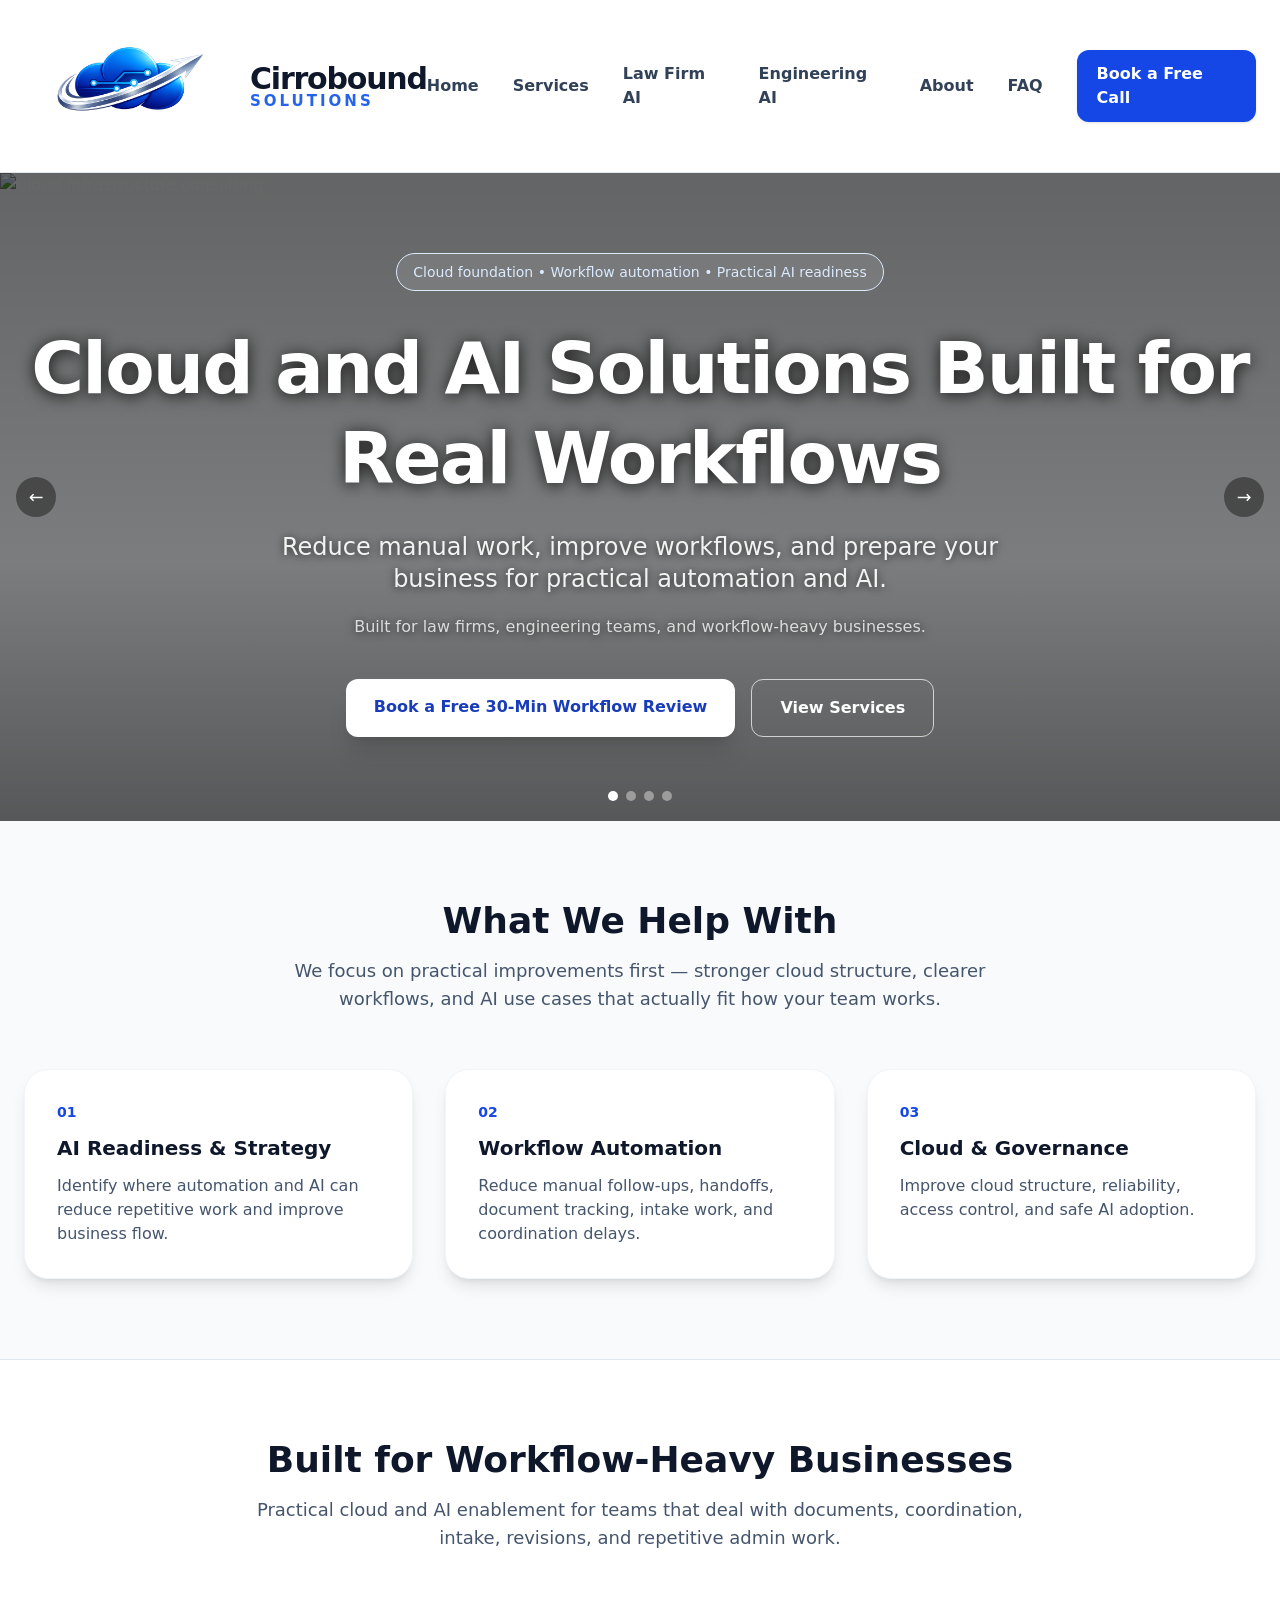
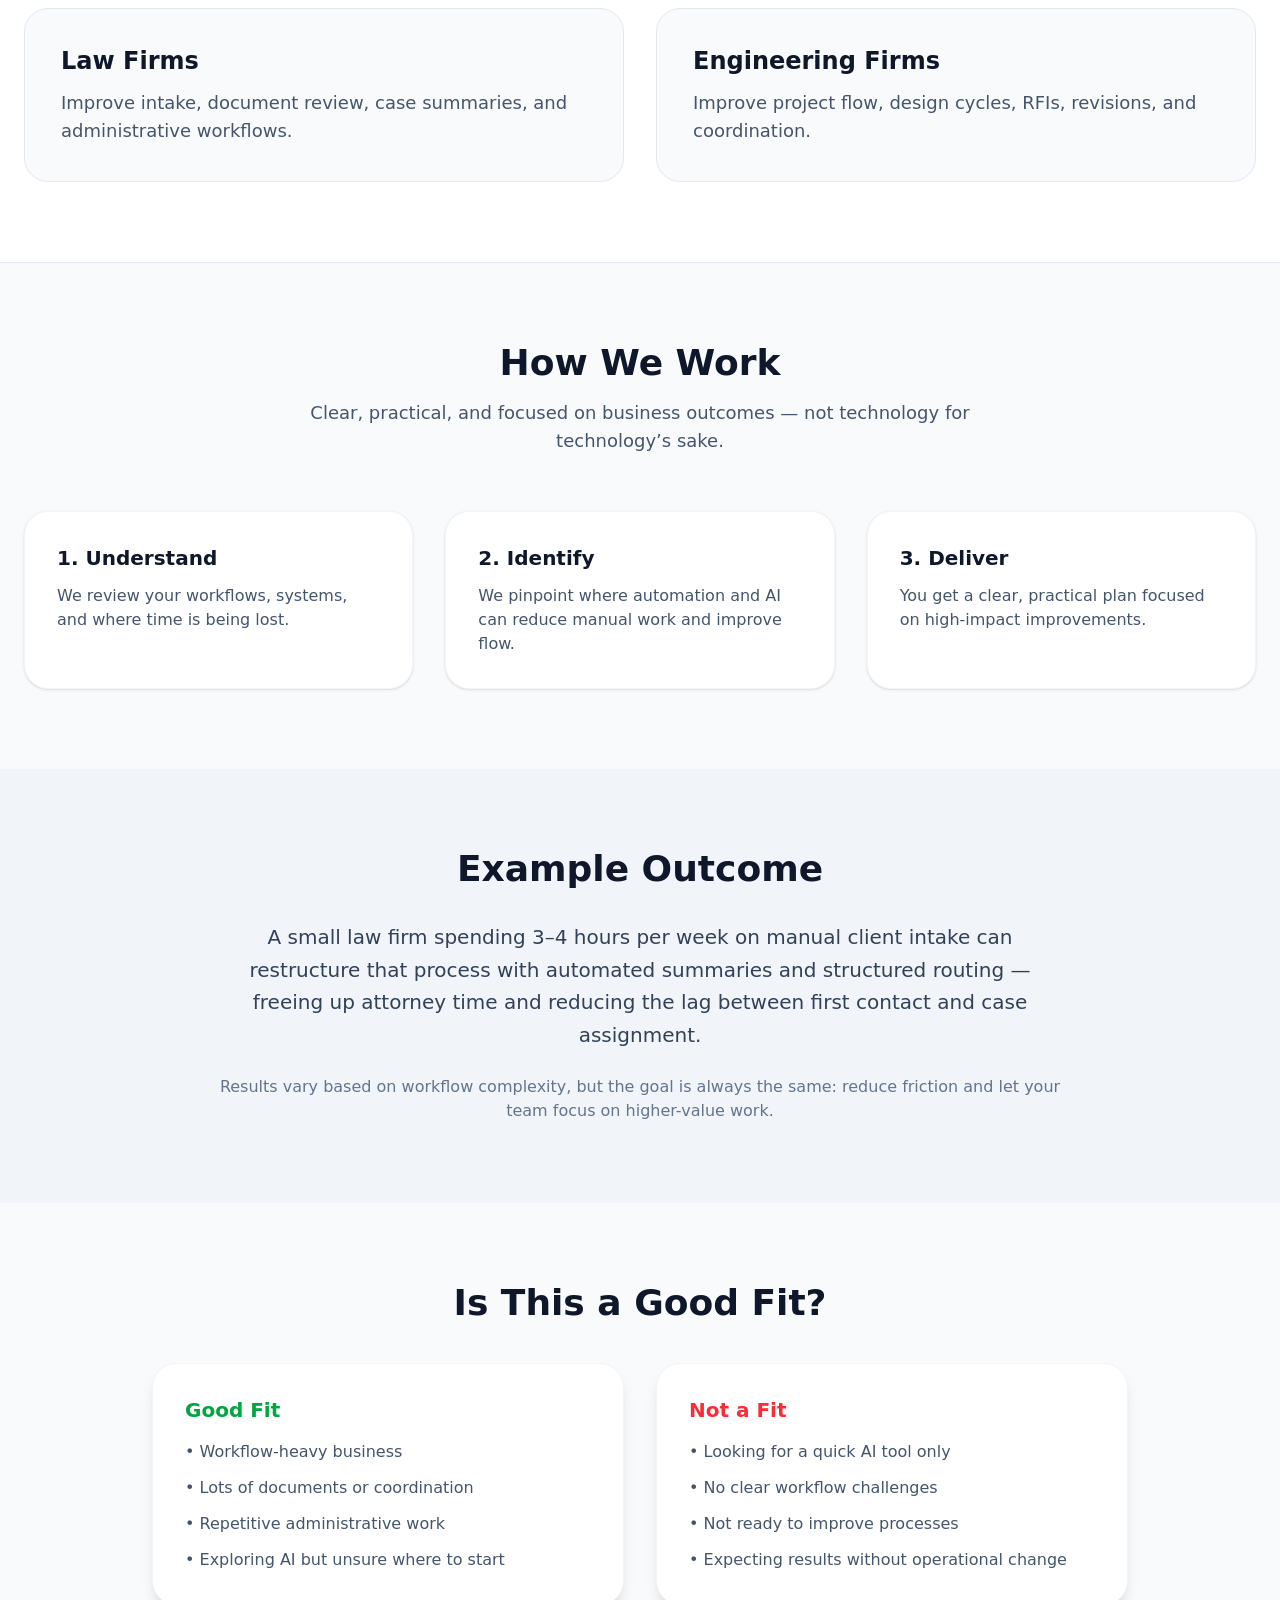
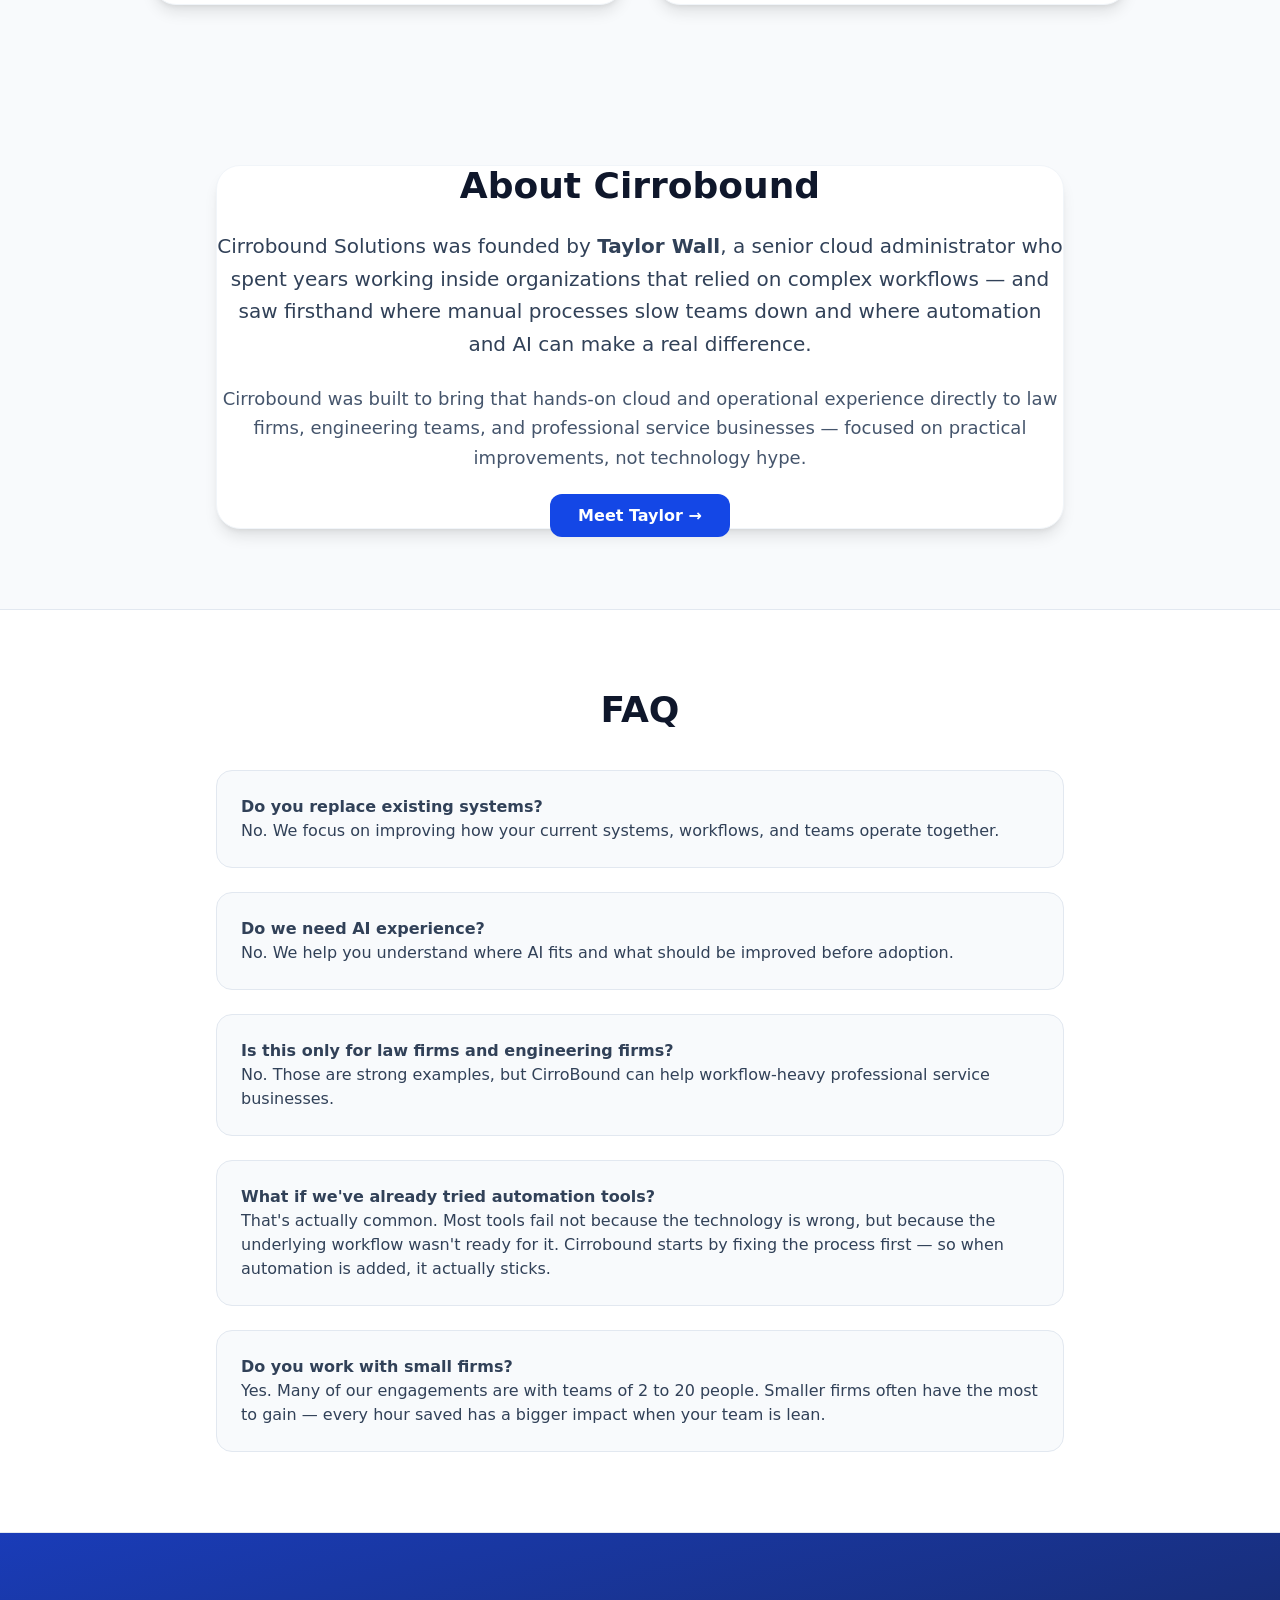
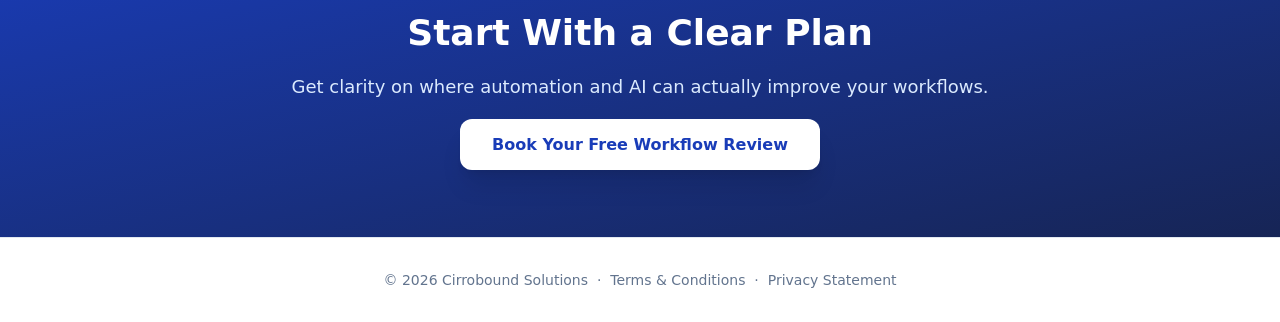
==== commit 66d9e6df: "Merge hero and slideshow into single full-height section Photos now fill the entire hero area; headl" ====
--- a/index.html
+++ b/index.html
@@ -67,103 +67,68 @@
   </div>
 </header>
 
-<section class="relative overflow-hidden bg-gradient-to-br from-slate-950 via-blue-950 to-blue-700 text-white py-24 md:py-32">
-  <div class="absolute inset-0 opacity-20 bg-[radial-gradient(circle_at_top_left,#38bdf8,transparent_35%),radial-gradient(circle_at_bottom_right,#2563eb,transparent_35%)]"></div>
-
-  <div class="relative max-w-6xl mx-auto px-6 text-center">
-    <div class="inline-flex items-center rounded-full border border-blue-300/30 bg-white/10 px-4 py-2 text-sm text-blue-100 mb-8">
+<!-- HERO + SLIDESHOW MERGED -->
+<section class="relative overflow-hidden text-white" style="min-height:620px;height:72vh;">
+
+  <!-- Slideshow backgrounds -->
+  <div id="slideshow" style="position:absolute;inset:0;">
+    <div class="slide" style="position:absolute;inset:0;opacity:1;">
+      <img src="https://images.unsplash.com/photo-1695668548342-c0c1ad479aee?w=1400&h=800&fit=crop&auto=format&q=80" class="w-full h-full object-cover" alt="Cloud infrastructure consulting">
+    </div>
+    <div class="slide" style="position:absolute;inset:0;opacity:0;">
+      <img src="https://images.unsplash.com/photo-1541746972996-4e0b0f43e02a?w=1400&h=800&fit=crop&auto=format&q=80" class="w-full h-full object-cover" alt="Team collaboration and workflow">
+    </div>
+    <div class="slide" style="position:absolute;inset:0;opacity:0;">
+      <img src="https://images.unsplash.com/photo-1697577418970-95d99b5a55cf?w=1400&h=800&fit=crop&auto=format&q=80" class="w-full h-full object-cover" alt="AI and automation technology">
+    </div>
+    <div class="slide" style="position:absolute;inset:0;opacity:0;">
+      <img src="https://images.unsplash.com/photo-1690627931320-16ac56eb2588?w=1400&h=800&fit=crop&auto=format&q=80" class="w-full h-full object-cover" alt="Cloud computing and security">
+    </div>
+  </div>
+
+  <!-- Dark overlay for text readability -->
+  <div style="position:absolute;inset:0;background:linear-gradient(to bottom,rgba(0,0,0,0.6) 0%,rgba(0,0,0,0.5) 60%,rgba(0,0,0,0.65) 100%);"></div>
+
+  <!-- Hero content -->
+  <div class="relative h-full flex flex-col items-center justify-center text-center px-6 py-20" style="z-index:2;">
+    <div class="inline-flex items-center rounded-full border border-white/30 bg-white/10 px-4 py-2 text-sm text-blue-100 mb-8">
       Cloud foundation • Workflow automation • Practical AI readiness
     </div>
-
-    <h1 class="text-4xl md:text-6xl lg:text-7xl font-black mb-7 leading-tight tracking-tight">
+    <h1 class="text-4xl md:text-6xl lg:text-7xl font-black mb-7 leading-tight tracking-tight" style="text-shadow:0 2px 16px rgba(0,0,0,0.8);">
       Cloud and AI Solutions Built for Real Workflows
     </h1>
-
-    <p class="text-xl md:text-2xl text-blue-100 max-w-3xl mx-auto mb-5">
+    <p class="text-xl md:text-2xl max-w-3xl mx-auto mb-5" style="color:rgba(255,255,255,0.92);text-shadow:0 1px 8px rgba(0,0,0,0.7);">
       Reduce manual work, improve workflows, and prepare your business for practical automation and AI.
     </p>
-
-    <p class="text-blue-200 mb-10">
+    <p class="mb-10" style="color:rgba(255,255,255,0.78);text-shadow:0 1px 8px rgba(0,0,0,0.7);">
       Built for law firms, engineering teams, and workflow-heavy businesses.
     </p>
-
     <div class="flex flex-col sm:flex-row justify-center gap-4">
       <a href="https://outlook.office.com/book/AIReadiness@cirrobound.com/" target="_blank"
          class="bg-white text-blue-800 px-7 py-4 rounded-xl font-bold shadow-xl hover:shadow-2xl transition">
         Book a Free 30-Min Workflow Review
       </a>
-
       <a href="/services.html"
          class="border border-white/70 px-7 py-4 rounded-xl font-bold hover:bg-white hover:text-blue-800 transition">
         View Services
       </a>
     </div>
   </div>
-</section>
-
-<section class="py-16 bg-white border-b border-slate-200">
-  <div class="max-w-7xl mx-auto px-6">
-    <div class="text-center mb-10">
-      <h2 class="text-3xl md:text-4xl font-black mb-3">Our Work in Action</h2>
-      <p class="text-slate-600 text-lg">Practical improvements across real business environments.</p>
-    </div>
-
-    <div id="slideshow" class="relative rounded-3xl overflow-hidden shadow-2xl" style="height:480px;">
-
-      <div class="slide" style="position:absolute;inset:0;opacity:1;">
-        <img src="https://images.unsplash.com/photo-1695668548342-c0c1ad479aee?w=1400&h=560&fit=crop&auto=format&q=80" class="w-full h-full object-cover" alt="Cloud infrastructure consulting">
-        <div class="absolute inset-0 flex items-end" style="padding:2.5rem 3rem;background:linear-gradient(to top,rgba(0,0,0,0.85) 0%,rgba(0,0,0,0.5) 60%,transparent 100%);text-shadow:0 1px 6px rgba(0,0,0,0.9);">
-          <div>
-            <p class="text-white font-black text-2xl" style="line-height:1.3;">Cloud Infrastructure Built for Your Business</p>
-            <p style="color:rgba(255,255,255,0.9);margin-top:0.4rem;">Reliable, structured, and ready to scale.</p>
-          </div>
-        </div>
-      </div>
-
-      <div class="slide" style="position:absolute;inset:0;opacity:0;">
-        <img src="https://images.unsplash.com/photo-1541746972996-4e0b0f43e02a?w=1400&h=560&fit=crop&auto=format&q=80" class="w-full h-full object-cover" alt="Team collaboration and workflow">
-        <div class="absolute inset-0 flex items-end" style="padding:2.5rem 3rem;background:linear-gradient(to top,rgba(0,0,0,0.85) 0%,rgba(0,0,0,0.5) 60%,transparent 100%);text-shadow:0 1px 6px rgba(0,0,0,0.9);">
-          <div>
-            <p class="text-white font-black text-2xl" style="line-height:1.3;">Workflow Automation That Fits How You Work</p>
-            <p style="color:rgba(255,255,255,0.9);margin-top:0.4rem;">Less manual work. More time on what matters.</p>
-          </div>
-        </div>
-      </div>
-
-      <div class="slide" style="position:absolute;inset:0;opacity:0;">
-        <img src="https://images.unsplash.com/photo-1697577418970-95d99b5a55cf?w=1400&h=560&fit=crop&auto=format&q=80" class="w-full h-full object-cover" alt="AI and automation technology">
-        <div class="absolute inset-0 flex items-end" style="padding:2.5rem 3rem;background:linear-gradient(to top,rgba(0,0,0,0.85) 0%,rgba(0,0,0,0.5) 60%,transparent 100%);text-shadow:0 1px 6px rgba(0,0,0,0.9);">
-          <div>
-            <p class="text-white font-black text-2xl" style="line-height:1.3;">AI Readiness for Law Firms and Engineering Teams</p>
-            <p style="color:rgba(255,255,255,0.9);margin-top:0.4rem;">Practical adoption — not technology for its own sake.</p>
-          </div>
-        </div>
-      </div>
-
-      <div class="slide" style="position:absolute;inset:0;opacity:0;">
-        <img src="https://images.unsplash.com/photo-1690627931320-16ac56eb2588?w=1400&h=560&fit=crop&auto=format&q=80" class="w-full h-full object-cover" alt="Cloud computing and security">
-        <div class="absolute inset-0 flex items-end" style="padding:2.5rem 3rem;background:linear-gradient(to top,rgba(0,0,0,0.85) 0%,rgba(0,0,0,0.5) 60%,transparent 100%);text-shadow:0 1px 6px rgba(0,0,0,0.9);">
-          <div>
-            <p class="text-white font-black text-2xl" style="line-height:1.3;">Security and Governance You Can Trust</p>
-            <p style="color:rgba(255,255,255,0.9);margin-top:0.4rem;">AI adoption built on a solid operational foundation.</p>
-          </div>
-        </div>
-      </div>
-
-      <button id="slidePrev" aria-label="Previous slide" class="rounded-full flex items-center justify-center"
-        style="position:absolute;left:1rem;top:50%;transform:translateY(-50%);width:2.5rem;height:2.5rem;background:rgba(0,0,0,0.4);color:white;border:none;cursor:pointer;font-size:1.1rem;">&#8592;</button>
-      <button id="slideNext" aria-label="Next slide" class="rounded-full flex items-center justify-center"
-        style="position:absolute;right:1rem;top:50%;transform:translateY(-50%);width:2.5rem;height:2.5rem;background:rgba(0,0,0,0.4);color:white;border:none;cursor:pointer;font-size:1.1rem;">&#8594;</button>
-
-      <div style="position:absolute;bottom:1rem;left:50%;transform:translateX(-50%);display:flex;gap:0.5rem;">
-        <button class="dot" data-index="0" aria-label="Slide 1" style="width:10px;height:10px;border-radius:9999px;background:white;opacity:1;border:none;cursor:pointer;padding:0;"></button>
-        <button class="dot" data-index="1" aria-label="Slide 2" style="width:10px;height:10px;border-radius:9999px;background:white;opacity:0.4;border:none;cursor:pointer;padding:0;"></button>
-        <button class="dot" data-index="2" aria-label="Slide 3" style="width:10px;height:10px;border-radius:9999px;background:white;opacity:0.4;border:none;cursor:pointer;padding:0;"></button>
-        <button class="dot" data-index="3" aria-label="Slide 4" style="width:10px;height:10px;border-radius:9999px;background:white;opacity:0.4;border:none;cursor:pointer;padding:0;"></button>
-      </div>
-
-    </div>
-  </div>
+
+  <!-- Prev / Next -->
+  <button id="slidePrev" aria-label="Previous slide" class="rounded-full flex items-center justify-center"
+    style="position:absolute;left:1rem;top:50%;transform:translateY(-50%);width:2.5rem;height:2.5rem;background:rgba(0,0,0,0.4);color:white;border:none;cursor:pointer;font-size:1.1rem;z-index:3;">&#8592;</button>
+  <button id="slideNext" aria-label="Next slide" class="rounded-full flex items-center justify-center"
+    style="position:absolute;right:1rem;top:50%;transform:translateY(-50%);width:2.5rem;height:2.5rem;background:rgba(0,0,0,0.4);color:white;border:none;cursor:pointer;font-size:1.1rem;z-index:3;">&#8594;</button>
+
+  <!-- Dots -->
+  <div style="position:absolute;bottom:1.25rem;left:50%;transform:translateX(-50%);display:flex;gap:0.5rem;z-index:3;">
+    <button class="dot" data-index="0" aria-label="Slide 1" style="width:10px;height:10px;border-radius:9999px;background:white;opacity:1;border:none;cursor:pointer;padding:0;"></button>
+    <button class="dot" data-index="1" aria-label="Slide 2" style="width:10px;height:10px;border-radius:9999px;background:white;opacity:0.4;border:none;cursor:pointer;padding:0;"></button>
+    <button class="dot" data-index="2" aria-label="Slide 3" style="width:10px;height:10px;border-radius:9999px;background:white;opacity:0.4;border:none;cursor:pointer;padding:0;"></button>
+    <button class="dot" data-index="3" aria-label="Slide 4" style="width:10px;height:10px;border-radius:9999px;background:white;opacity:0.4;border:none;cursor:pointer;padding:0;"></button>
+  </div>
+
 </section>
 
 <section class="py-20">
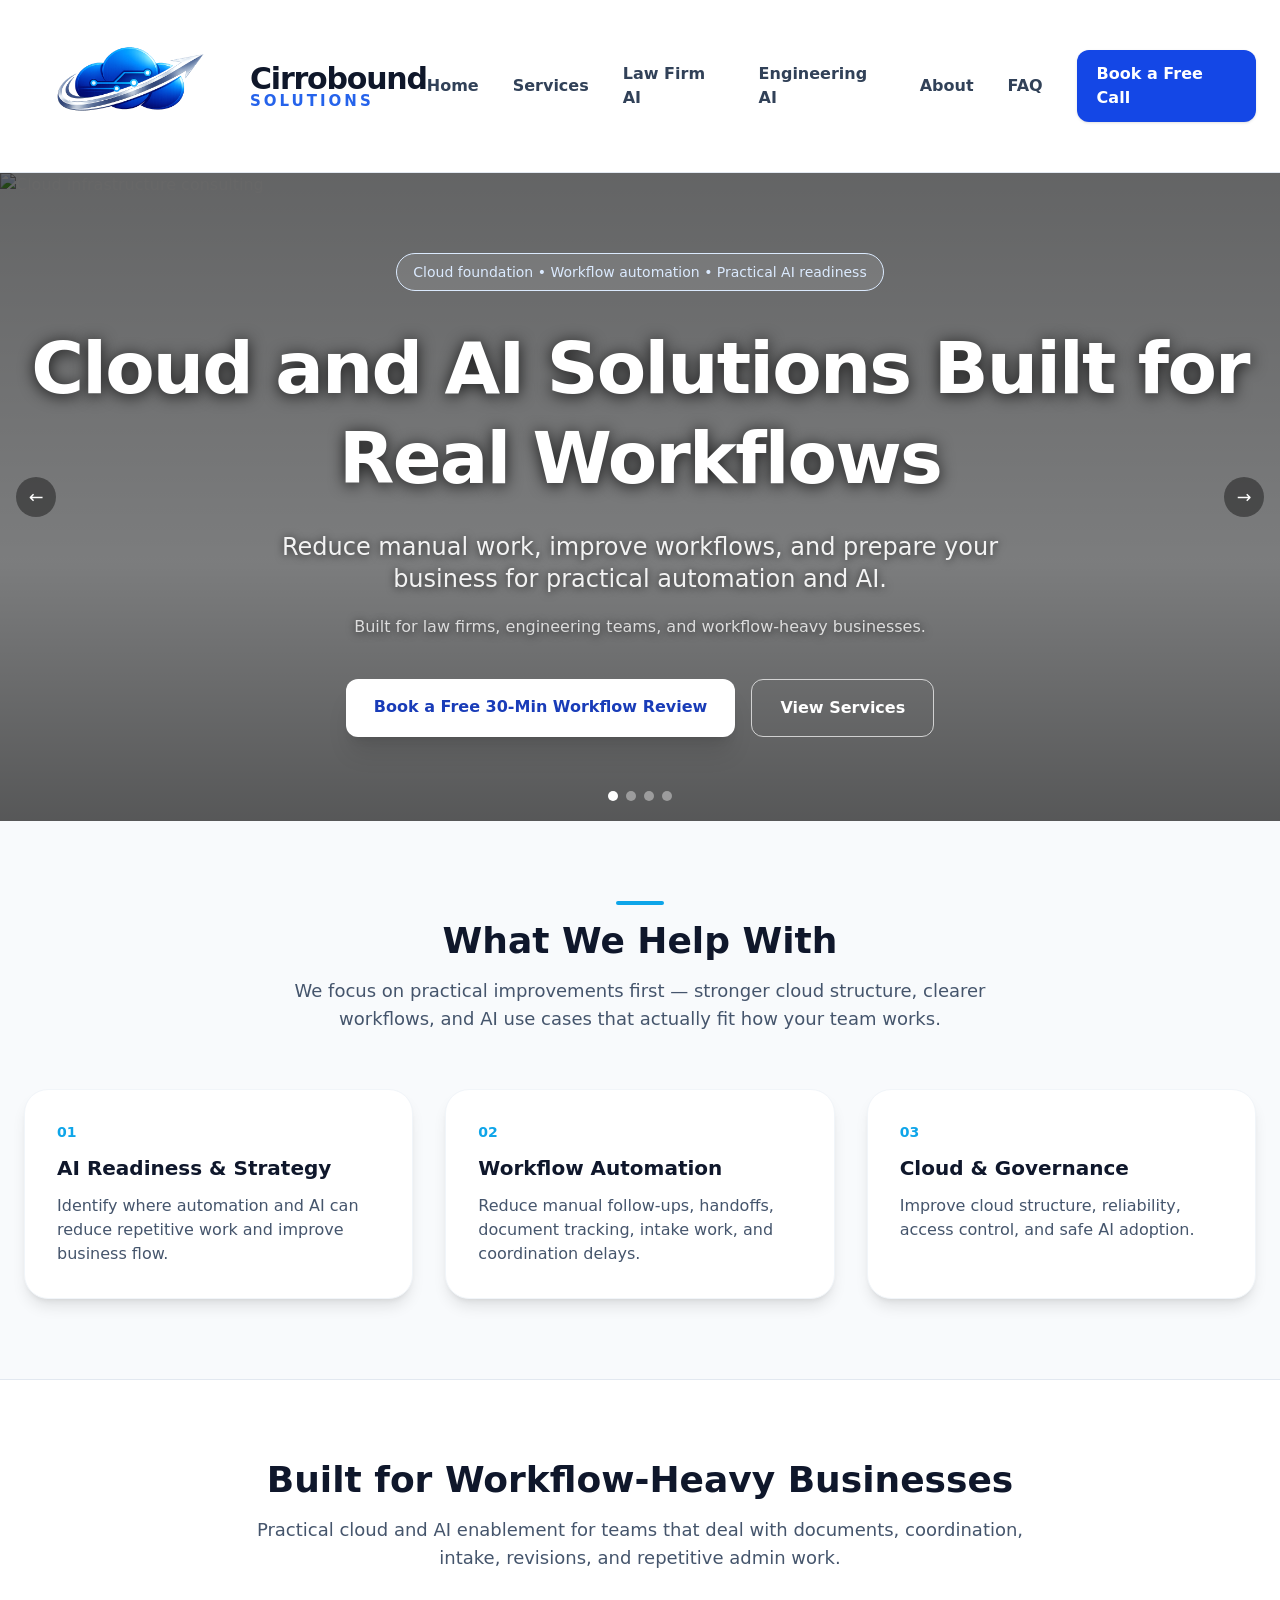
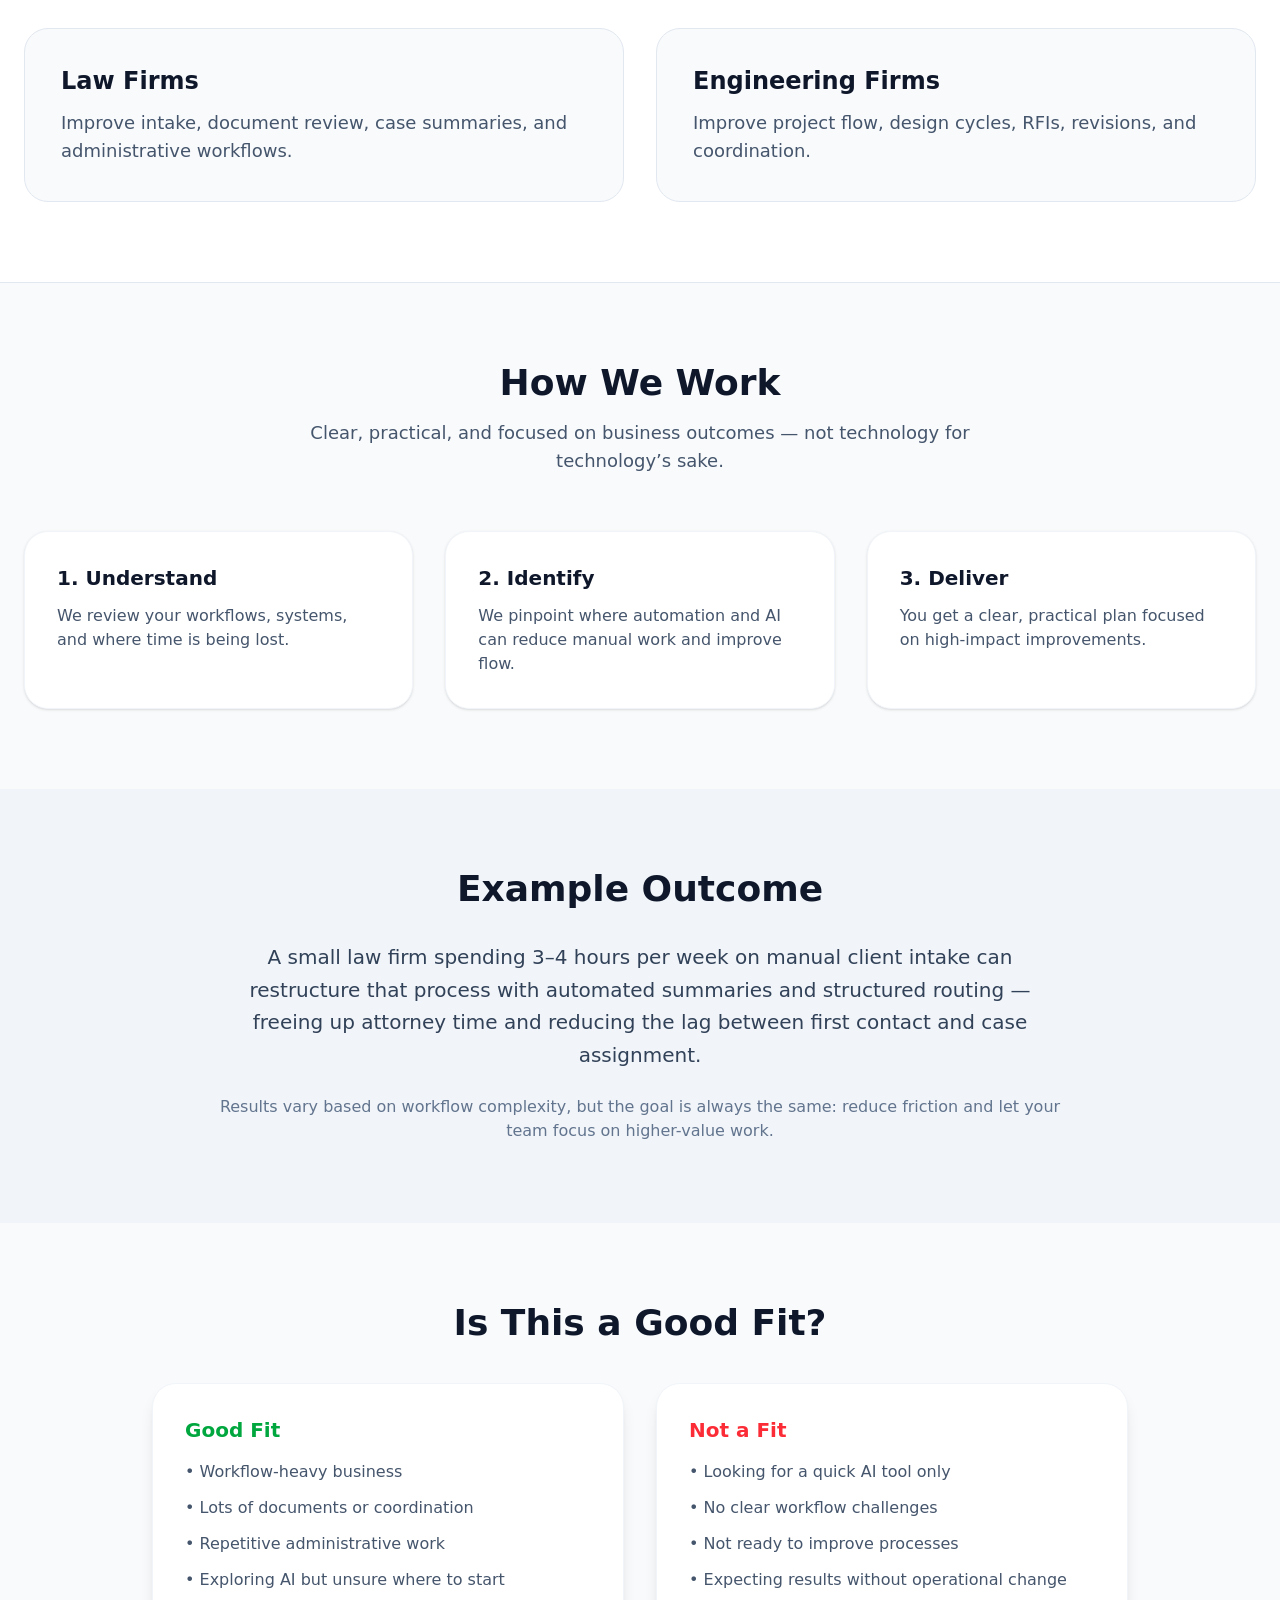
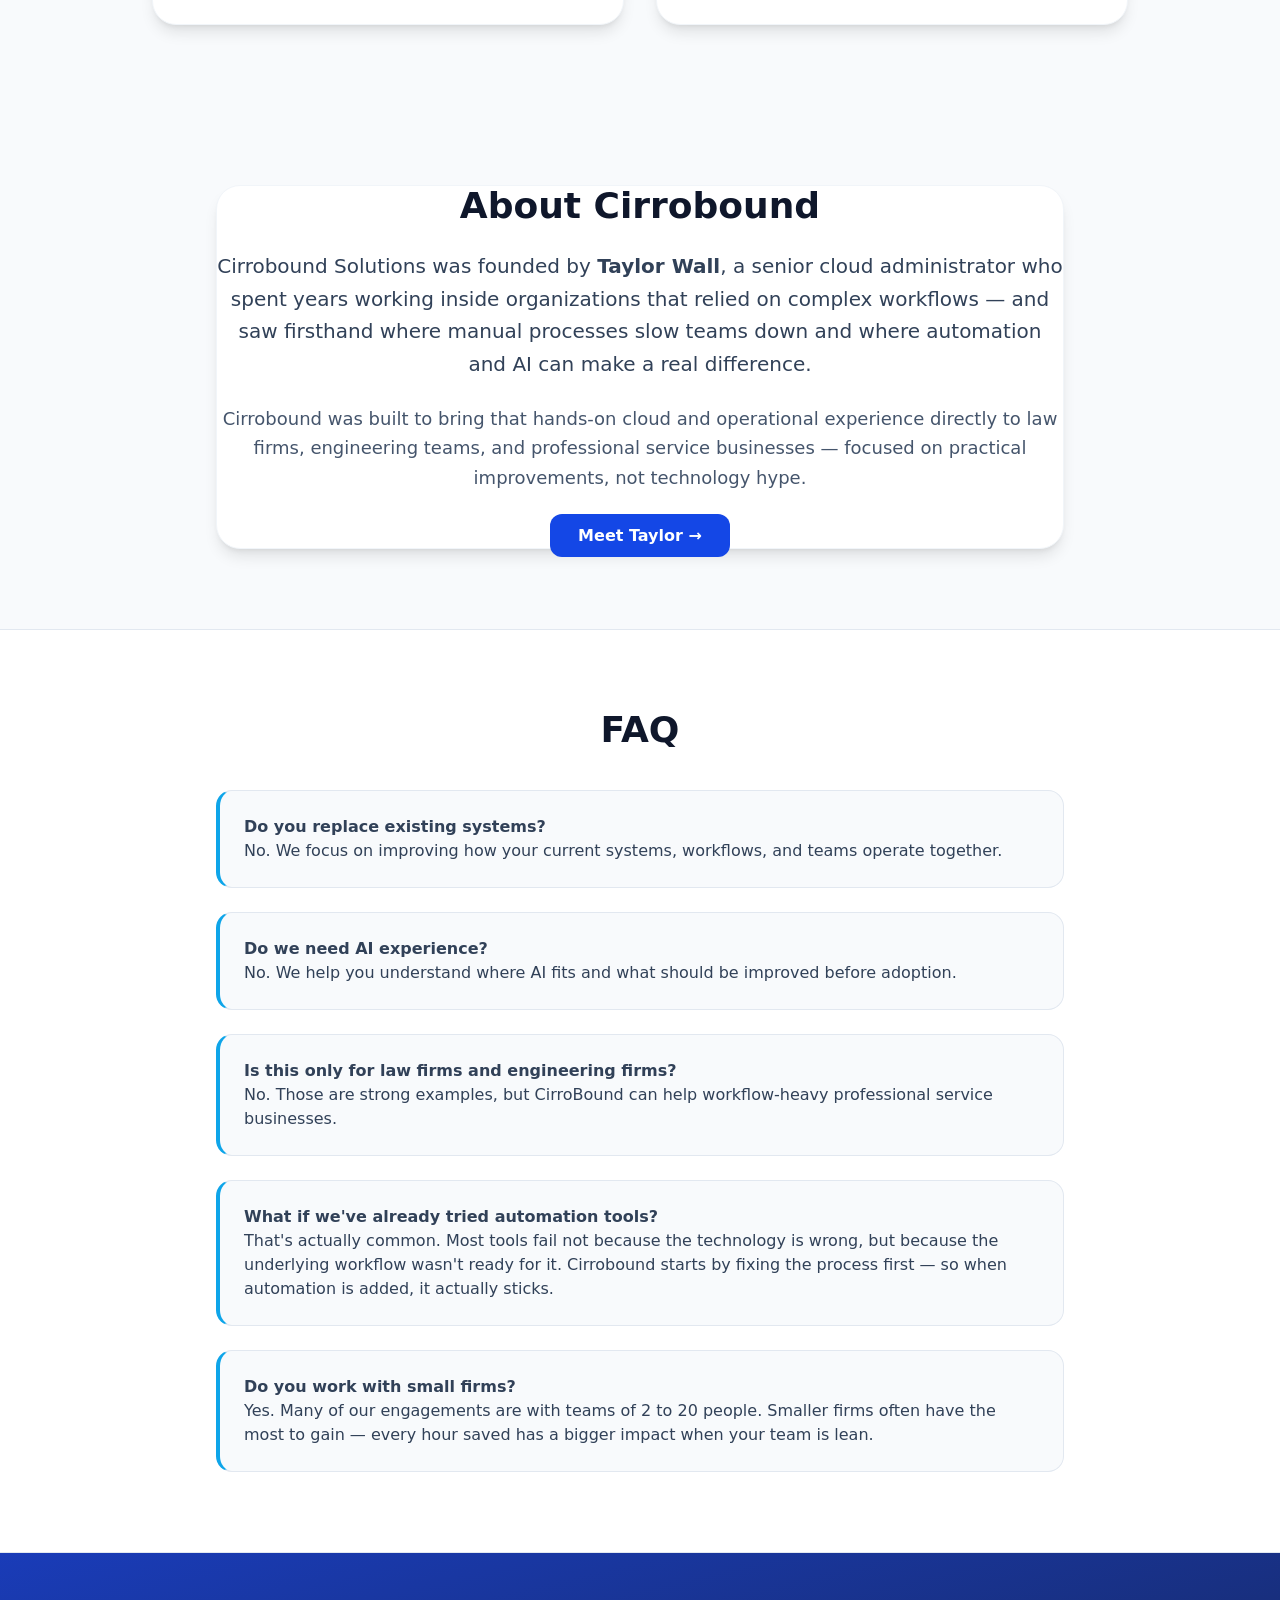
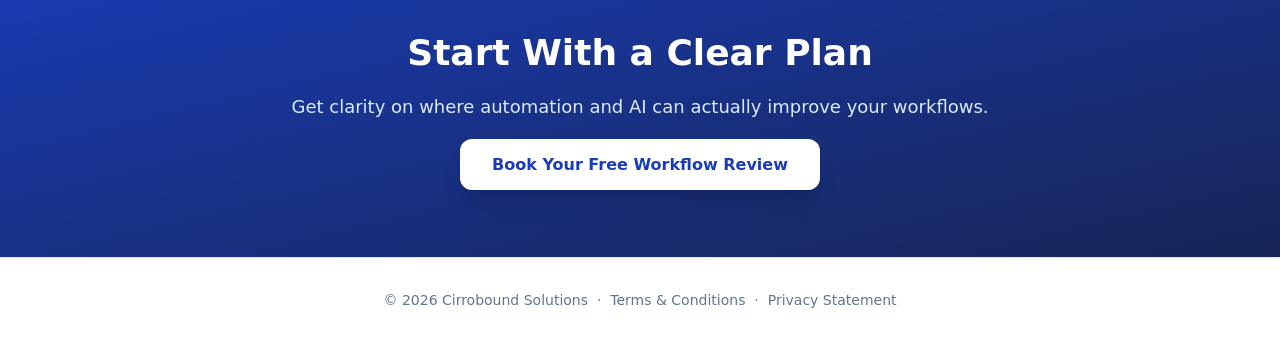
==== commit 6d41bcac: "Fix slideshow cycling and add cyber blue accents - Move dots inside #slideshow so JS querySelector f" ====
--- a/index.html
+++ b/index.html
@@ -70,7 +70,7 @@
 <!-- HERO + SLIDESHOW MERGED -->
 <section class="relative overflow-hidden text-white" style="min-height:620px;height:72vh;">
 
-  <!-- Slideshow backgrounds -->
+  <!-- Slideshow backgrounds + dots (all inside #slideshow so JS selectors find them) -->
   <div id="slideshow" style="position:absolute;inset:0;">
     <div class="slide" style="position:absolute;inset:0;opacity:1;">
       <img src="https://images.unsplash.com/photo-1695668548342-c0c1ad479aee?w=1400&h=800&fit=crop&auto=format&q=80" class="w-full h-full object-cover" alt="Cloud infrastructure consulting">
@@ -84,10 +84,16 @@
     <div class="slide" style="position:absolute;inset:0;opacity:0;">
       <img src="https://images.unsplash.com/photo-1690627931320-16ac56eb2588?w=1400&h=800&fit=crop&auto=format&q=80" class="w-full h-full object-cover" alt="Cloud computing and security">
     </div>
-  </div>
-
-  <!-- Dark overlay for text readability -->
-  <div style="position:absolute;inset:0;background:linear-gradient(to bottom,rgba(0,0,0,0.6) 0%,rgba(0,0,0,0.5) 60%,rgba(0,0,0,0.65) 100%);"></div>
+    <div style="position:absolute;bottom:1.25rem;left:50%;transform:translateX(-50%);display:flex;gap:0.5rem;z-index:3;">
+      <button class="dot" data-index="0" aria-label="Slide 1" style="width:10px;height:10px;border-radius:9999px;background:white;opacity:1;border:none;cursor:pointer;padding:0;"></button>
+      <button class="dot" data-index="1" aria-label="Slide 2" style="width:10px;height:10px;border-radius:9999px;background:white;opacity:0.4;border:none;cursor:pointer;padding:0;"></button>
+      <button class="dot" data-index="2" aria-label="Slide 3" style="width:10px;height:10px;border-radius:9999px;background:white;opacity:0.4;border:none;cursor:pointer;padding:0;"></button>
+      <button class="dot" data-index="3" aria-label="Slide 4" style="width:10px;height:10px;border-radius:9999px;background:white;opacity:0.4;border:none;cursor:pointer;padding:0;"></button>
+    </div>
+  </div>
+
+  <!-- Dark overlay -->
+  <div style="position:absolute;inset:0;background:linear-gradient(to bottom,rgba(0,0,0,0.6) 0%,rgba(0,0,0,0.5) 60%,rgba(0,0,0,0.65) 100%);z-index:1;"></div>
 
   <!-- Hero content -->
   <div class="relative h-full flex flex-col items-center justify-center text-center px-6 py-20" style="z-index:2;">
@@ -121,19 +127,12 @@
   <button id="slideNext" aria-label="Next slide" class="rounded-full flex items-center justify-center"
     style="position:absolute;right:1rem;top:50%;transform:translateY(-50%);width:2.5rem;height:2.5rem;background:rgba(0,0,0,0.4);color:white;border:none;cursor:pointer;font-size:1.1rem;z-index:3;">&#8594;</button>
 
-  <!-- Dots -->
-  <div style="position:absolute;bottom:1.25rem;left:50%;transform:translateX(-50%);display:flex;gap:0.5rem;z-index:3;">
-    <button class="dot" data-index="0" aria-label="Slide 1" style="width:10px;height:10px;border-radius:9999px;background:white;opacity:1;border:none;cursor:pointer;padding:0;"></button>
-    <button class="dot" data-index="1" aria-label="Slide 2" style="width:10px;height:10px;border-radius:9999px;background:white;opacity:0.4;border:none;cursor:pointer;padding:0;"></button>
-    <button class="dot" data-index="2" aria-label="Slide 3" style="width:10px;height:10px;border-radius:9999px;background:white;opacity:0.4;border:none;cursor:pointer;padding:0;"></button>
-    <button class="dot" data-index="3" aria-label="Slide 4" style="width:10px;height:10px;border-radius:9999px;background:white;opacity:0.4;border:none;cursor:pointer;padding:0;"></button>
-  </div>
-
 </section>
 
 <section class="py-20">
   <div class="max-w-7xl mx-auto px-6">
     <div class="text-center max-w-3xl mx-auto mb-14">
+      <div style="width:48px;height:4px;background:#0ea5e9;border-radius:9999px;margin:0 auto 16px;"></div>
       <h2 class="text-3xl md:text-4xl font-black mb-4">What We Help With</h2>
       <p class="text-slate-600 text-lg">
         We focus on practical improvements first — stronger cloud structure, clearer workflows, and AI use cases that actually fit how your team works.
@@ -142,7 +141,7 @@
 
     <div class="grid md:grid-cols-3 gap-8">
       <div class="bg-white p-8 rounded-3xl shadow-lg border border-slate-100 hover:shadow-xl transition">
-        <div class="text-blue-700 font-black text-sm mb-3">01</div>
+        <div class="font-black text-sm mb-3" style="color:#0ea5e9;">01</div>
         <h3 class="text-xl font-bold mb-3">AI Readiness & Strategy</h3>
         <p class="text-slate-600">
           Identify where automation and AI can reduce repetitive work and improve business flow.
@@ -150,7 +149,7 @@
       </div>
 
       <div class="bg-white p-8 rounded-3xl shadow-lg border border-slate-100 hover:shadow-xl transition">
-        <div class="text-blue-700 font-black text-sm mb-3">02</div>
+        <div class="font-black text-sm mb-3" style="color:#0ea5e9;">02</div>
         <h3 class="text-xl font-bold mb-3">Workflow Automation</h3>
         <p class="text-slate-600">
           Reduce manual follow-ups, handoffs, document tracking, intake work, and coordination delays.
@@ -158,7 +157,7 @@
       </div>
 
       <div class="bg-white p-8 rounded-3xl shadow-lg border border-slate-100 hover:shadow-xl transition">
-        <div class="text-blue-700 font-black text-sm mb-3">03</div>
+        <div class="font-black text-sm mb-3" style="color:#0ea5e9;">03</div>
         <h3 class="text-xl font-bold mb-3">Cloud & Governance</h3>
         <p class="text-slate-600">
           Improve cloud structure, reliability, access control, and safe AI adoption.
@@ -293,23 +292,23 @@
     <h2 class="text-3xl md:text-4xl font-black mb-10 text-center">FAQ</h2>
 
     <div class="space-y-6 text-slate-700">
-      <div class="bg-slate-50 p-6 rounded-2xl border border-slate-200">
+      <div class="bg-slate-50 p-6 rounded-2xl border border-slate-200" style="border-left:4px solid #0ea5e9;">
         <p><strong>Do you replace existing systems?</strong><br>No. We focus on improving how your current systems, workflows, and teams operate together.</p>
       </div>
 
-      <div class="bg-slate-50 p-6 rounded-2xl border border-slate-200">
+      <div class="bg-slate-50 p-6 rounded-2xl border border-slate-200" style="border-left:4px solid #0ea5e9;">
         <p><strong>Do we need AI experience?</strong><br>No. We help you understand where AI fits and what should be improved before adoption.</p>
       </div>
 
-      <div class="bg-slate-50 p-6 rounded-2xl border border-slate-200">
+      <div class="bg-slate-50 p-6 rounded-2xl border border-slate-200" style="border-left:4px solid #0ea5e9;">
         <p><strong>Is this only for law firms and engineering firms?</strong><br>No. Those are strong examples, but CirroBound can help workflow-heavy professional service businesses.</p>
       </div>
 
-      <div class="bg-slate-50 p-6 rounded-2xl border border-slate-200">
+      <div class="bg-slate-50 p-6 rounded-2xl border border-slate-200" style="border-left:4px solid #0ea5e9;">
         <p><strong>What if we've already tried automation tools?</strong><br>That's actually common. Most tools fail not because the technology is wrong, but because the underlying workflow wasn't ready for it. Cirrobound starts by fixing the process first — so when automation is added, it actually sticks.</p>
       </div>
 
-      <div class="bg-slate-50 p-6 rounded-2xl border border-slate-200">
+      <div class="bg-slate-50 p-6 rounded-2xl border border-slate-200" style="border-left:4px solid #0ea5e9;">
         <p><strong>Do you work with small firms?</strong><br>Yes. Many of our engagements are with teams of 2 to 20 people. Smaller firms often have the most to gain — every hour saved has a bigger impact when your team is lean.</p>
       </div>
     </div>
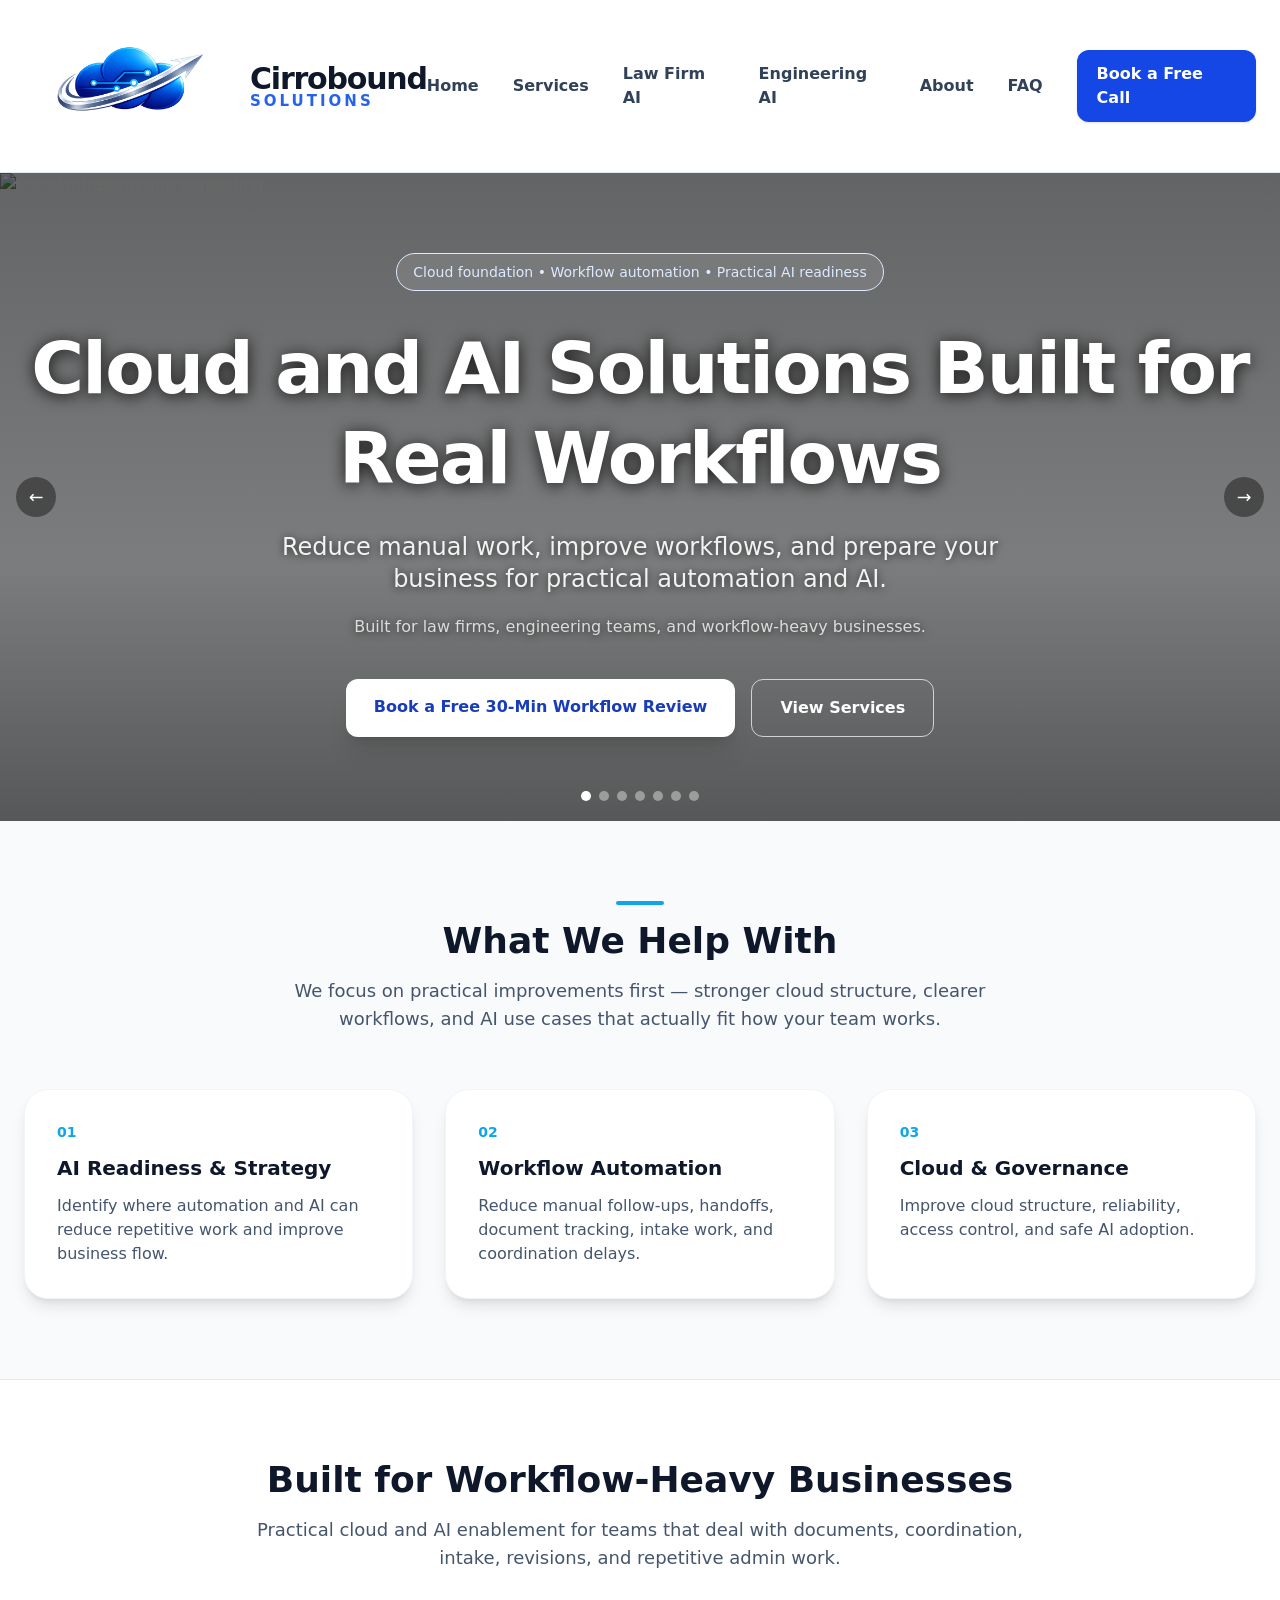
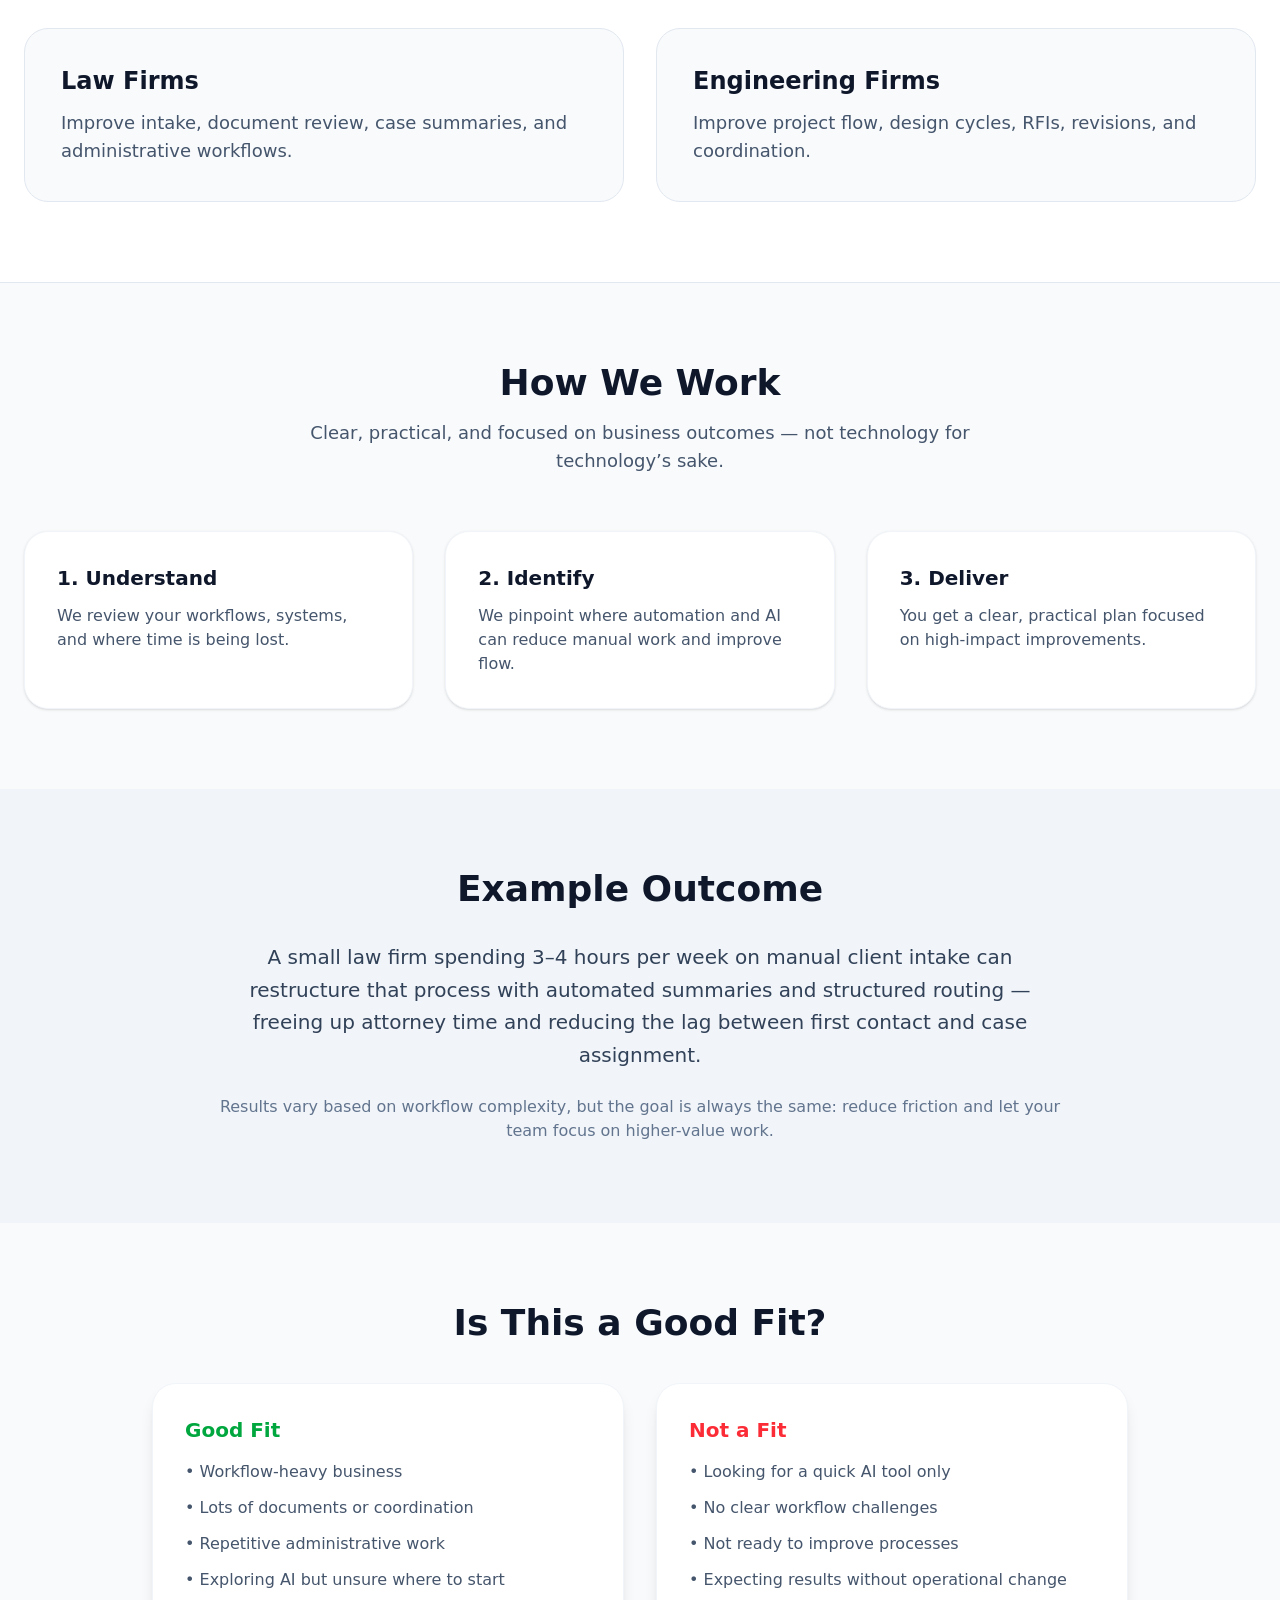
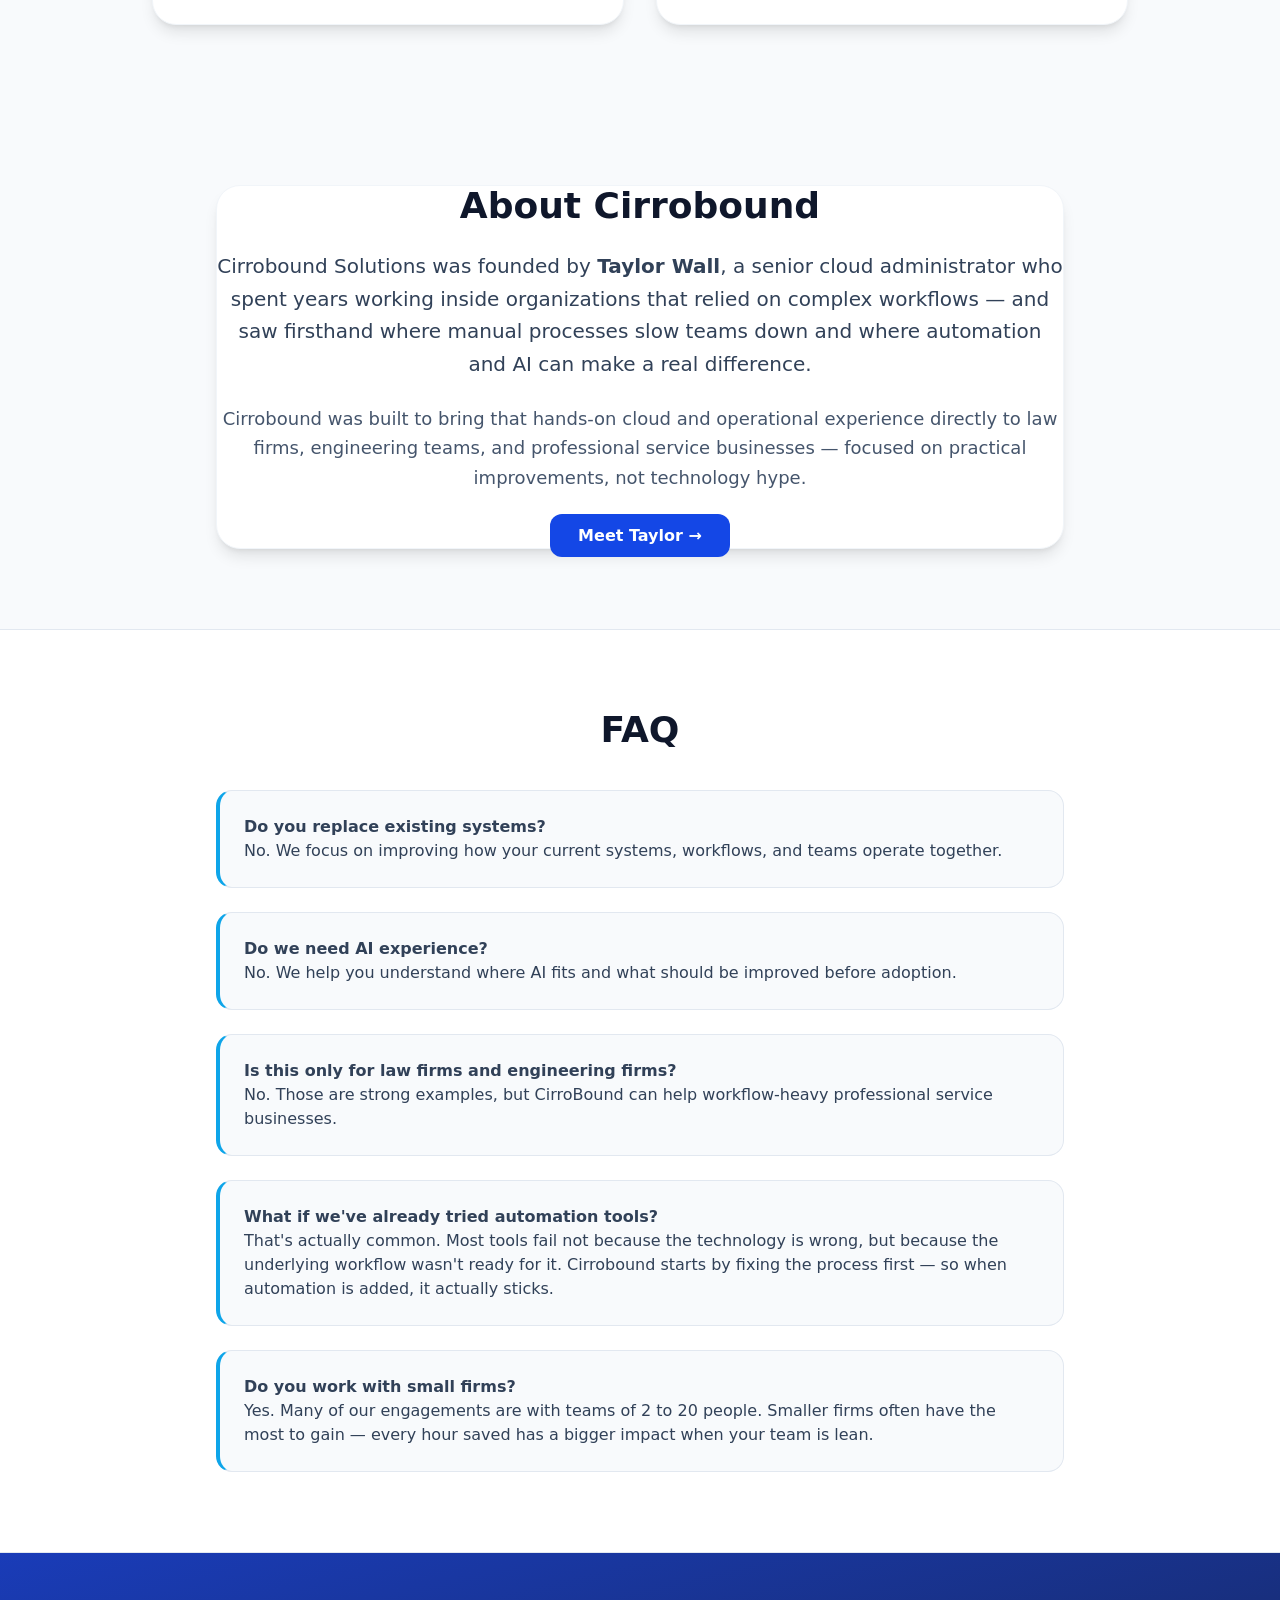
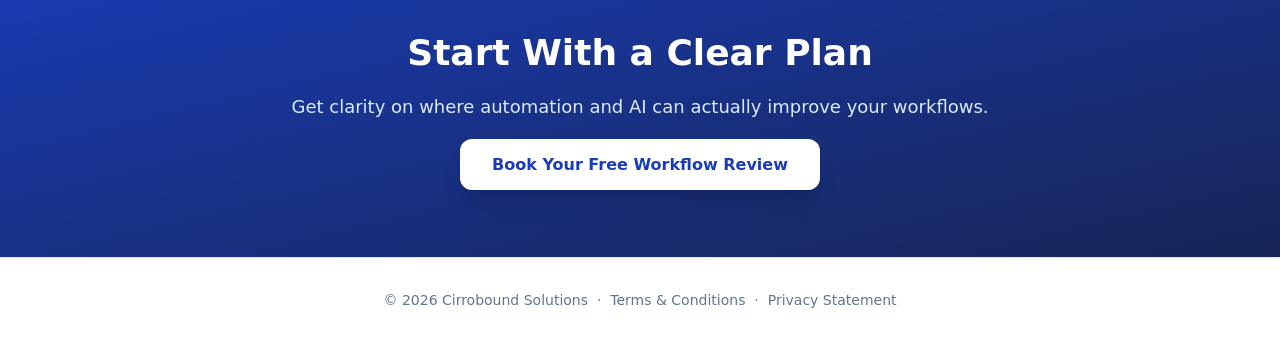
==== commit 586e6172: "Add Azure, AWS datacenter, server room, and AI slides to homepage 7 slides total: existing 4 + datac" ====
--- a/index.html
+++ b/index.html
@@ -73,22 +73,34 @@
   <!-- Slideshow backgrounds + dots (all inside #slideshow so JS selectors find them) -->
   <div id="slideshow" style="position:absolute;inset:0;">
     <div class="slide" style="position:absolute;inset:0;opacity:1;">
-      <img src="https://images.unsplash.com/photo-1695668548342-c0c1ad479aee?w=1400&h=800&fit=crop&auto=format&q=80" class="w-full h-full object-cover" alt="Cloud infrastructure consulting">
-    </div>
-    <div class="slide" style="position:absolute;inset:0;opacity:0;">
-      <img src="https://images.unsplash.com/photo-1541746972996-4e0b0f43e02a?w=1400&h=800&fit=crop&auto=format&q=80" class="w-full h-full object-cover" alt="Team collaboration and workflow">
-    </div>
-    <div class="slide" style="position:absolute;inset:0;opacity:0;">
-      <img src="https://images.unsplash.com/photo-1697577418970-95d99b5a55cf?w=1400&h=800&fit=crop&auto=format&q=80" class="w-full h-full object-cover" alt="AI and automation technology">
-    </div>
-    <div class="slide" style="position:absolute;inset:0;opacity:0;">
-      <img src="https://images.unsplash.com/photo-1690627931320-16ac56eb2588?w=1400&h=800&fit=crop&auto=format&q=80" class="w-full h-full object-cover" alt="Cloud computing and security">
+      <img src="https://images.unsplash.com/photo-1695668548342-c0c1ad479aee?w=1400&h=800&fit=crop&auto=format&q=80" style="position:absolute;inset:0;width:100%;height:100%;object-fit:cover;" alt="Cloud infrastructure consulting">
+    </div>
+    <div class="slide" style="position:absolute;inset:0;opacity:0;">
+      <img src="https://images.unsplash.com/photo-1541746972996-4e0b0f43e02a?w=1400&h=800&fit=crop&auto=format&q=80" style="position:absolute;inset:0;width:100%;height:100%;object-fit:cover;" alt="Team collaboration and workflow">
+    </div>
+    <div class="slide" style="position:absolute;inset:0;opacity:0;">
+      <img src="https://images.unsplash.com/photo-1697577418970-95d99b5a55cf?w=1400&h=800&fit=crop&auto=format&q=80" style="position:absolute;inset:0;width:100%;height:100%;object-fit:cover;" alt="AI and automation technology">
+    </div>
+    <div class="slide" style="position:absolute;inset:0;opacity:0;">
+      <img src="https://images.unsplash.com/photo-1690627931320-16ac56eb2588?w=1400&h=800&fit=crop&auto=format&q=80" style="position:absolute;inset:0;width:100%;height:100%;object-fit:cover;" alt="Cloud computing and security">
+    </div>
+    <div class="slide" style="position:absolute;inset:0;opacity:0;">
+      <img src="https://images.unsplash.com/photo-1558494949-ef010cbdcc31?w=1400&h=800&fit=crop&auto=format&q=80" style="position:absolute;inset:0;width:100%;height:100%;object-fit:cover;" alt="Azure and AWS cloud infrastructure">
+    </div>
+    <div class="slide" style="position:absolute;inset:0;opacity:0;">
+      <img src="https://images.unsplash.com/photo-1584169417032-d34e8d805e8b?w=1400&h=800&fit=crop&auto=format&q=80" style="position:absolute;inset:0;width:100%;height:100%;object-fit:cover;" alt="Enterprise server infrastructure">
+    </div>
+    <div class="slide" style="position:absolute;inset:0;opacity:0;">
+      <img src="https://images.unsplash.com/photo-1674027444485-cec3da58eef4?w=1400&h=800&fit=crop&auto=format&q=80" style="position:absolute;inset:0;width:100%;height:100%;object-fit:cover;" alt="AI and machine learning technology">
     </div>
     <div style="position:absolute;bottom:1.25rem;left:50%;transform:translateX(-50%);display:flex;gap:0.5rem;z-index:3;">
       <button class="dot" data-index="0" aria-label="Slide 1" style="width:10px;height:10px;border-radius:9999px;background:white;opacity:1;border:none;cursor:pointer;padding:0;"></button>
       <button class="dot" data-index="1" aria-label="Slide 2" style="width:10px;height:10px;border-radius:9999px;background:white;opacity:0.4;border:none;cursor:pointer;padding:0;"></button>
       <button class="dot" data-index="2" aria-label="Slide 3" style="width:10px;height:10px;border-radius:9999px;background:white;opacity:0.4;border:none;cursor:pointer;padding:0;"></button>
       <button class="dot" data-index="3" aria-label="Slide 4" style="width:10px;height:10px;border-radius:9999px;background:white;opacity:0.4;border:none;cursor:pointer;padding:0;"></button>
+      <button class="dot" data-index="4" aria-label="Slide 5" style="width:10px;height:10px;border-radius:9999px;background:white;opacity:0.4;border:none;cursor:pointer;padding:0;"></button>
+      <button class="dot" data-index="5" aria-label="Slide 6" style="width:10px;height:10px;border-radius:9999px;background:white;opacity:0.4;border:none;cursor:pointer;padding:0;"></button>
+      <button class="dot" data-index="6" aria-label="Slide 7" style="width:10px;height:10px;border-radius:9999px;background:white;opacity:0.4;border:none;cursor:pointer;padding:0;"></button>
     </div>
   </div>
 
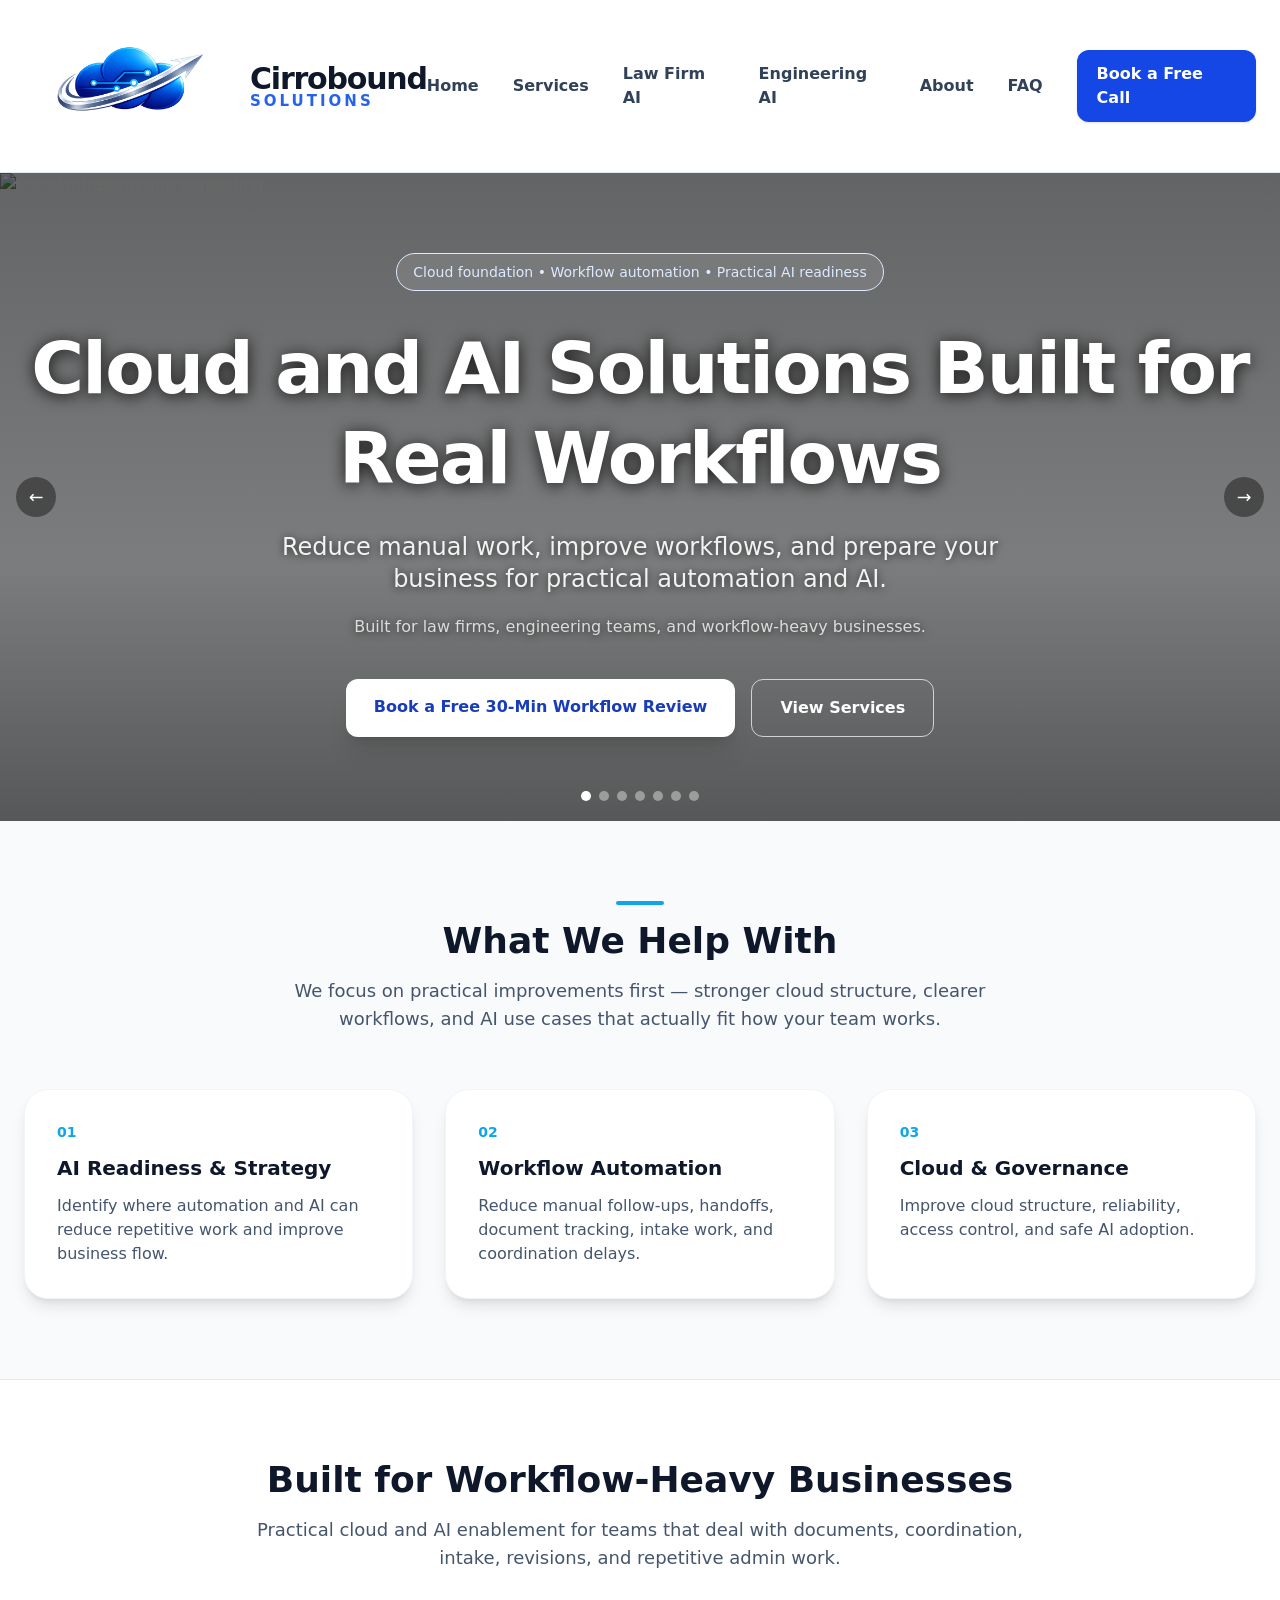
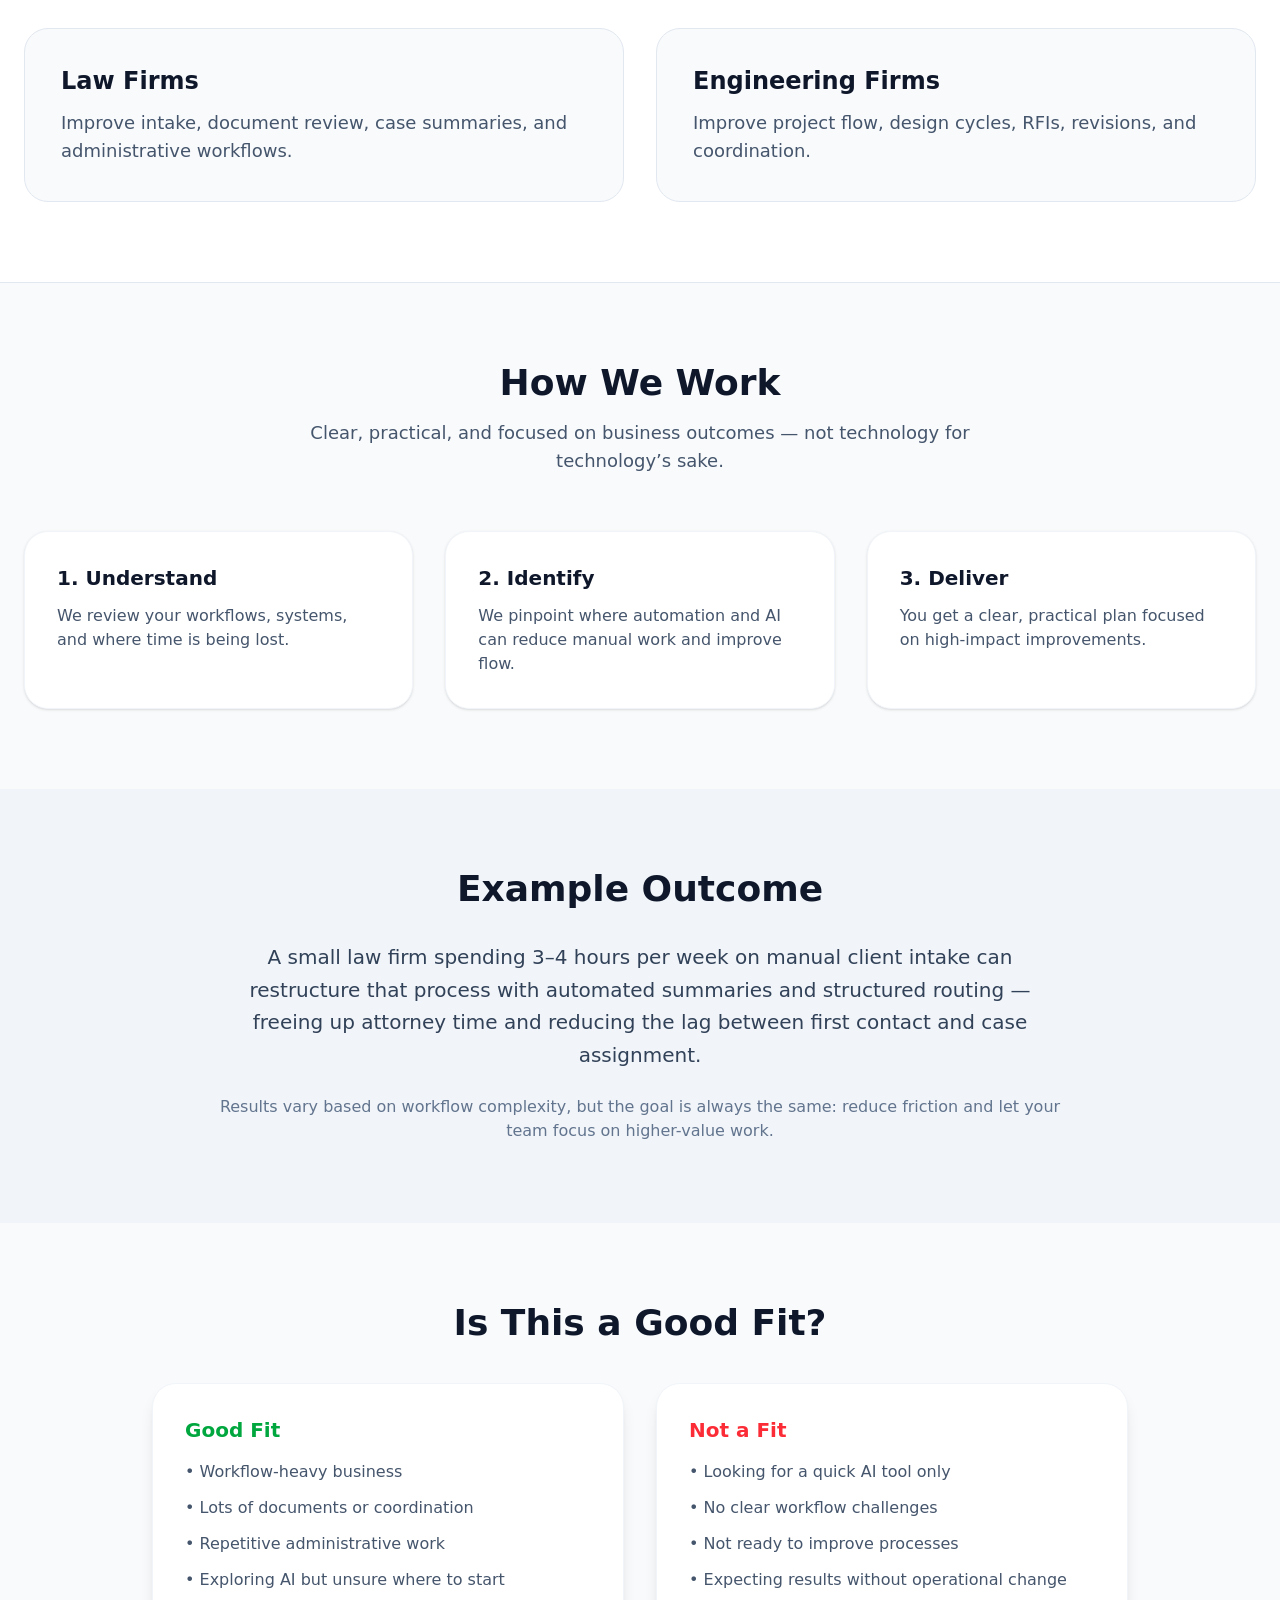
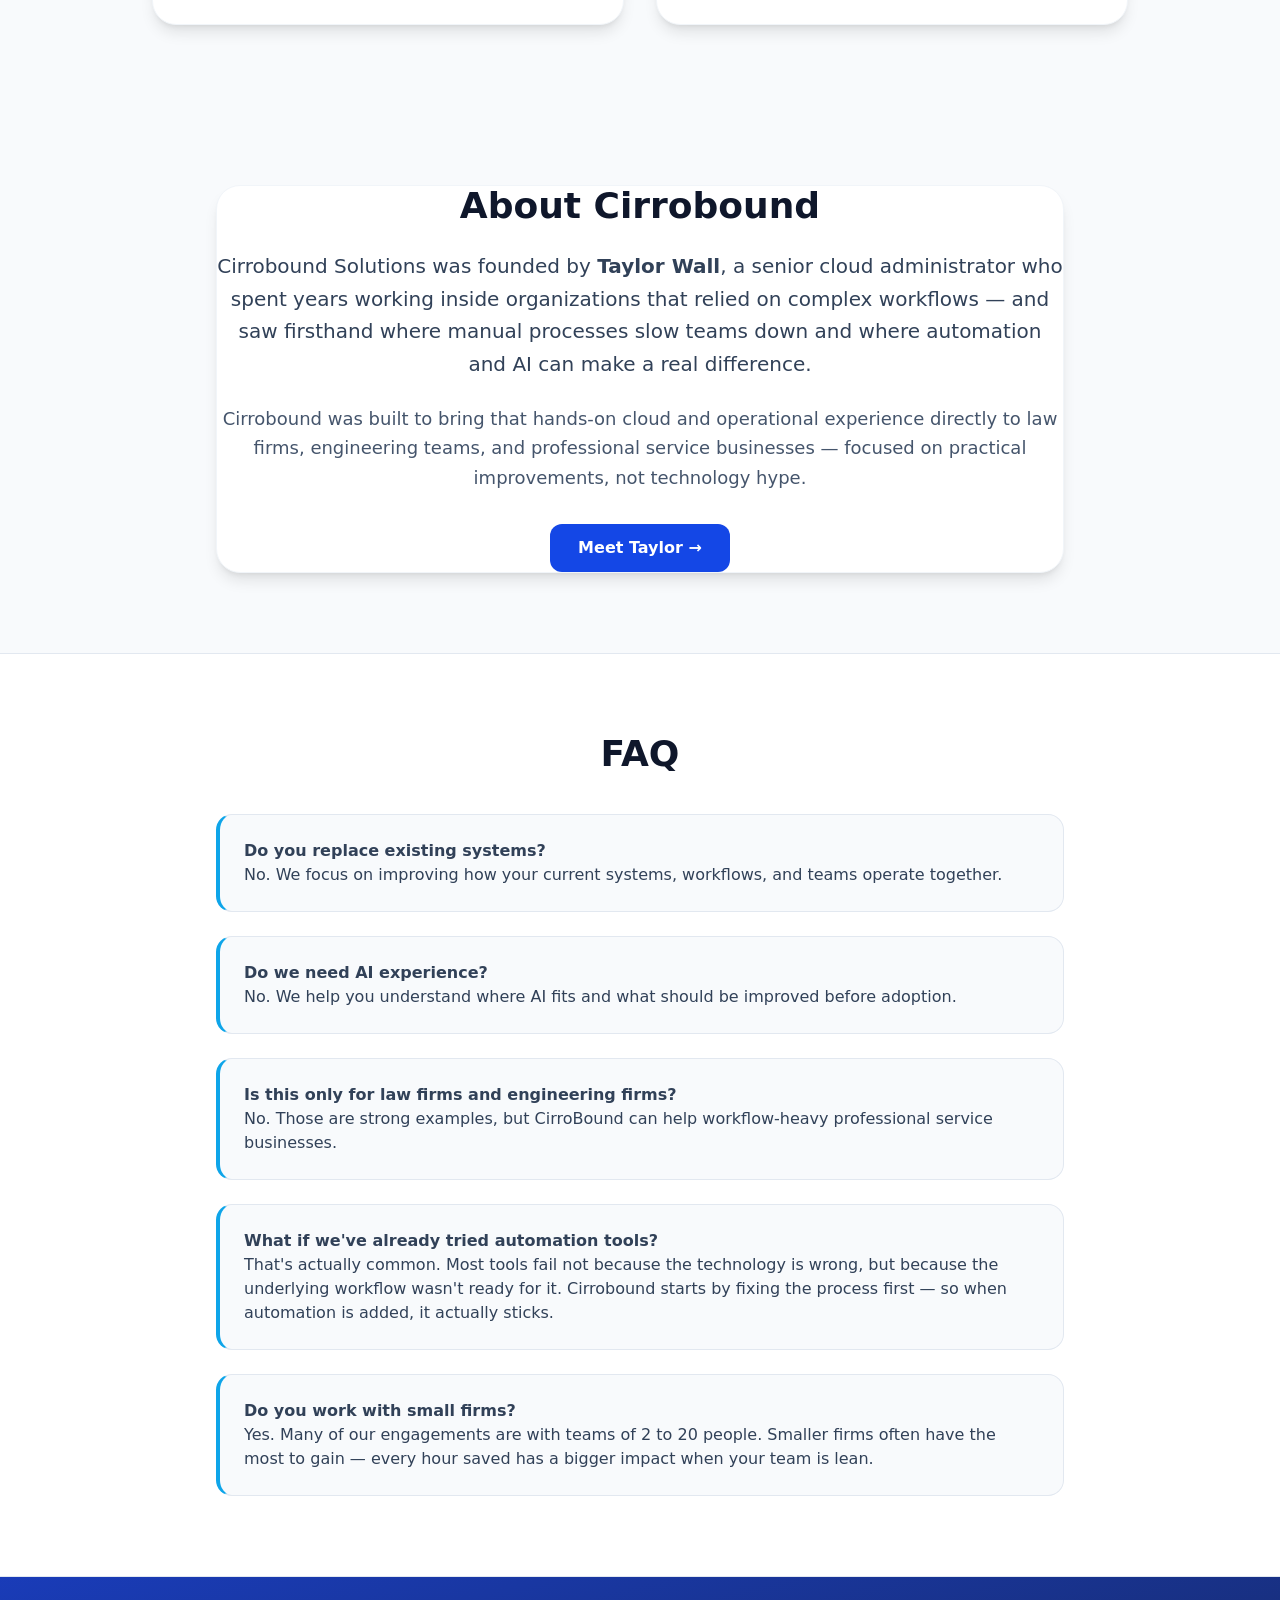
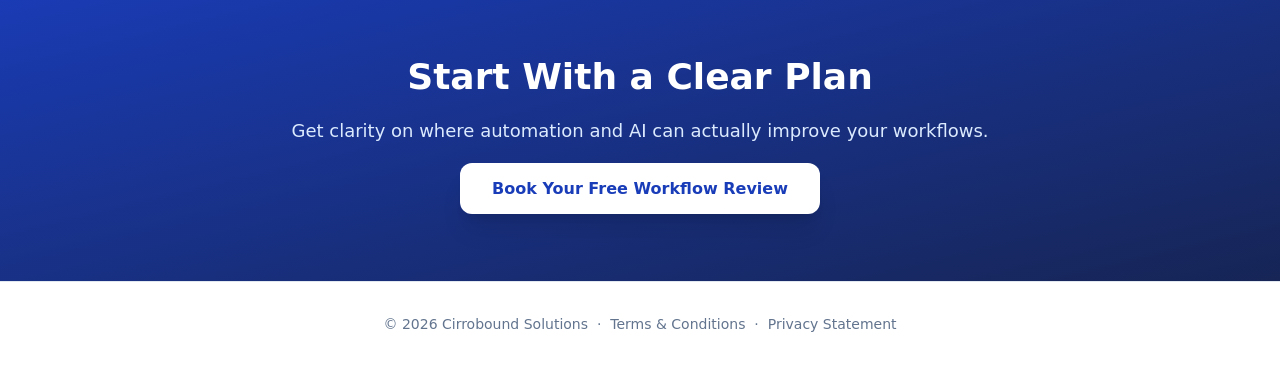
==== commit e970722c: "Fix Meet Taylor button rendering on mobile Replace uncompiled Tailwind inline-block class with inlin" ====
--- a/index.html
+++ b/index.html
@@ -10,6 +10,14 @@
     .slide { transition: opacity 0.7s ease-in-out; }
     #slidePrev:hover, #slideNext:hover { background: rgba(0,0,0,0.65) !important; }
     .dot { transition: opacity 0.3s; }
+    .logo-img { height: 56px; width: auto; display: block; }
+    .logo-name { font-size: 20px; font-weight: 900; color: #0f172a; letter-spacing: -0.04em; line-height: 1; }
+    .logo-sub { font-size: 11px; letter-spacing: 2px; color: #2563eb; font-weight: 700; line-height: 1; }
+    @media (min-width: 1024px) {
+      .logo-img { height: 140px; }
+      .logo-name { font-size: 30px; }
+      .logo-sub { font-size: 15px; letter-spacing: 3px; }
+    }
   </style>
 </head>
 
@@ -19,16 +27,11 @@
   <div class="max-w-7xl mx-auto px-6 py-4 flex items-center justify-between">
 
     <a href="/" class="flex items-center gap-4 shrink-0">
-      <img src="assets/logo.png" alt="CirroBound Solutions"
-           style="height:140px; width:auto; display:block;">
-
-      <div style="line-height:1;">
-        <div style="font-size:30px; font-weight:900; color:#0f172a; letter-spacing:-0.04em;">
-          Cirrobound
-        </div>
-        <div style="font-size:15px; letter-spacing:3px; color:#2563eb; font-weight:700;">
-          SOLUTIONS
-        </div>
+      <img src="assets/logo.png" alt="CirroBound Solutions" class="logo-img">
+
+      <div>
+        <div class="logo-name">Cirrobound</div>
+        <div class="logo-sub">SOLUTIONS</div>
       </div>
     </a>
 
@@ -292,7 +295,7 @@
       <p class="text-slate-600 text-lg leading-relaxed mb-8">
         Cirrobound was built to bring that hands-on cloud and operational experience directly to law firms, engineering teams, and professional service businesses — focused on practical improvements, not technology hype.
       </p>
-      <a href="/about.html" class="inline-block bg-blue-700 text-white px-7 py-3 rounded-xl font-bold hover:bg-blue-800 transition">
+      <a href="/about.html" class="bg-blue-700 text-white px-7 py-3 rounded-xl font-bold hover:bg-blue-800 transition" style="display:inline-block;">
         Meet Taylor &rarr;
       </a>
     </div>
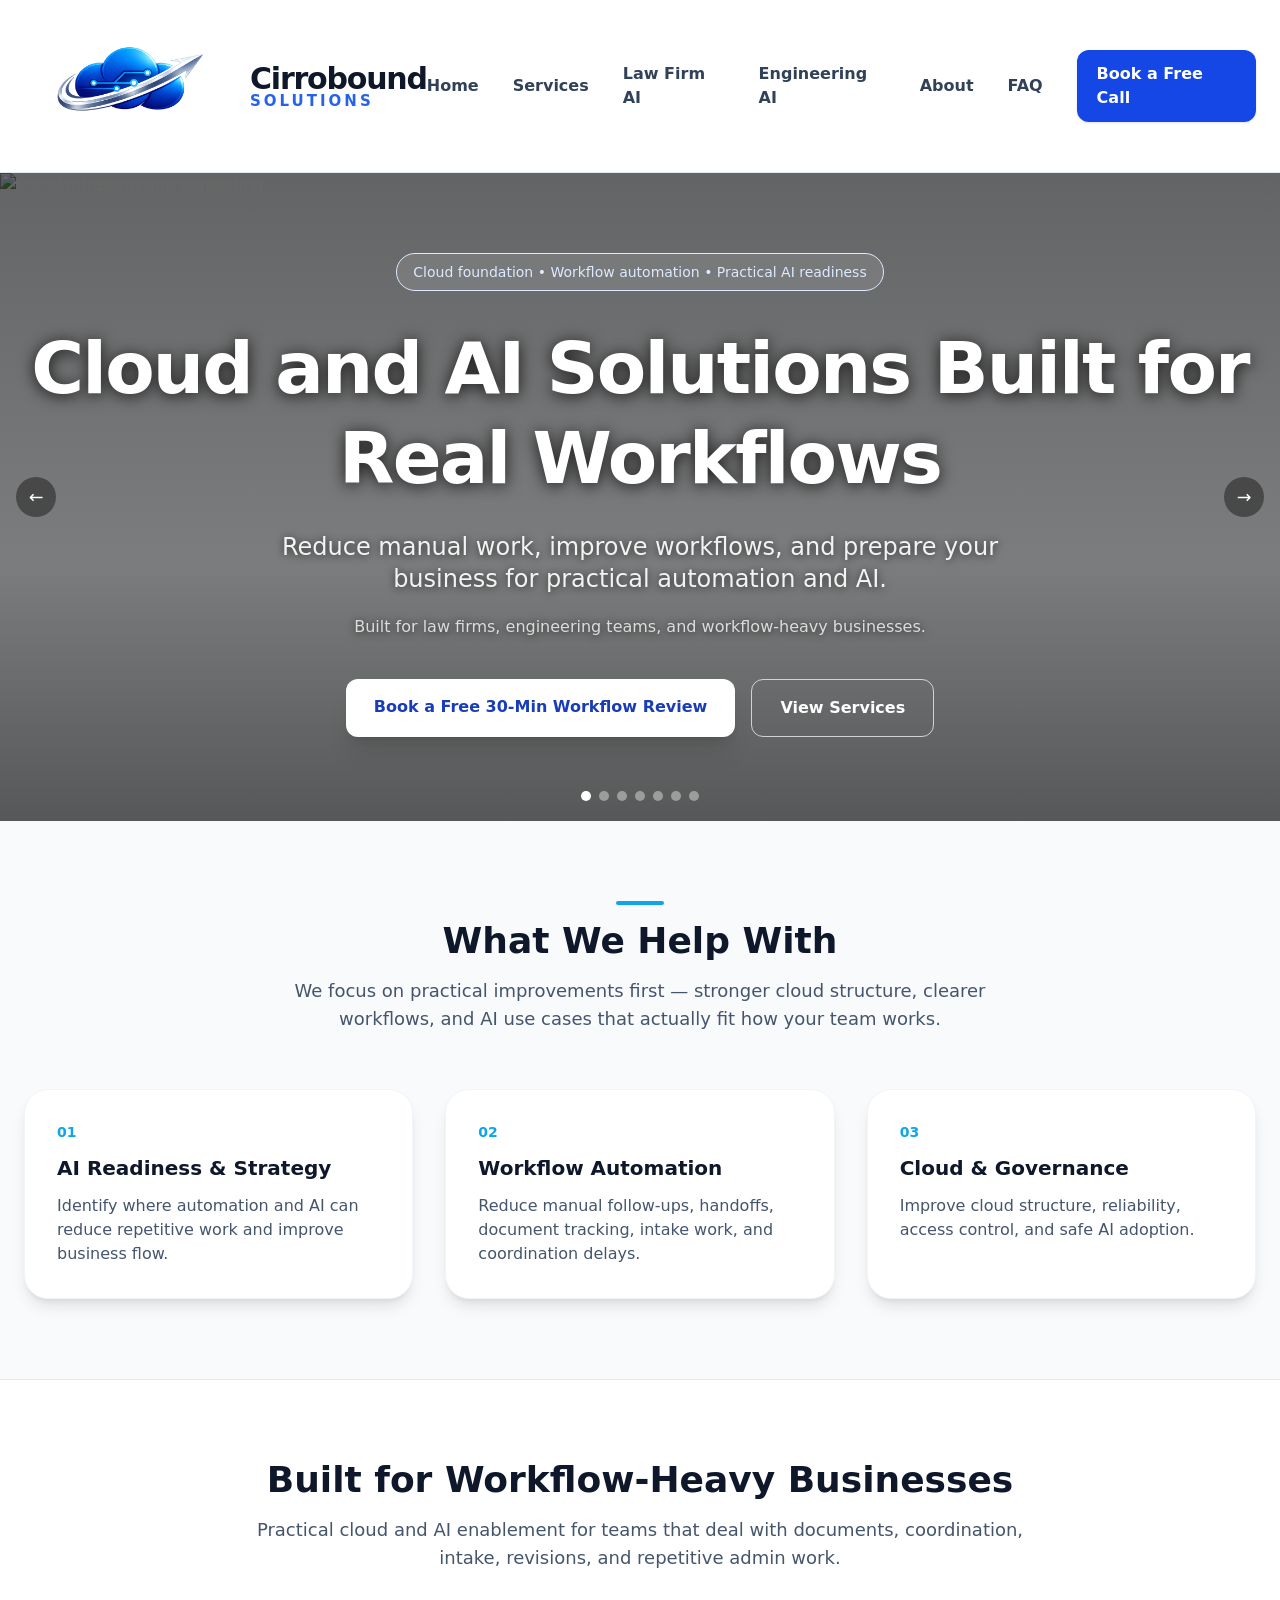
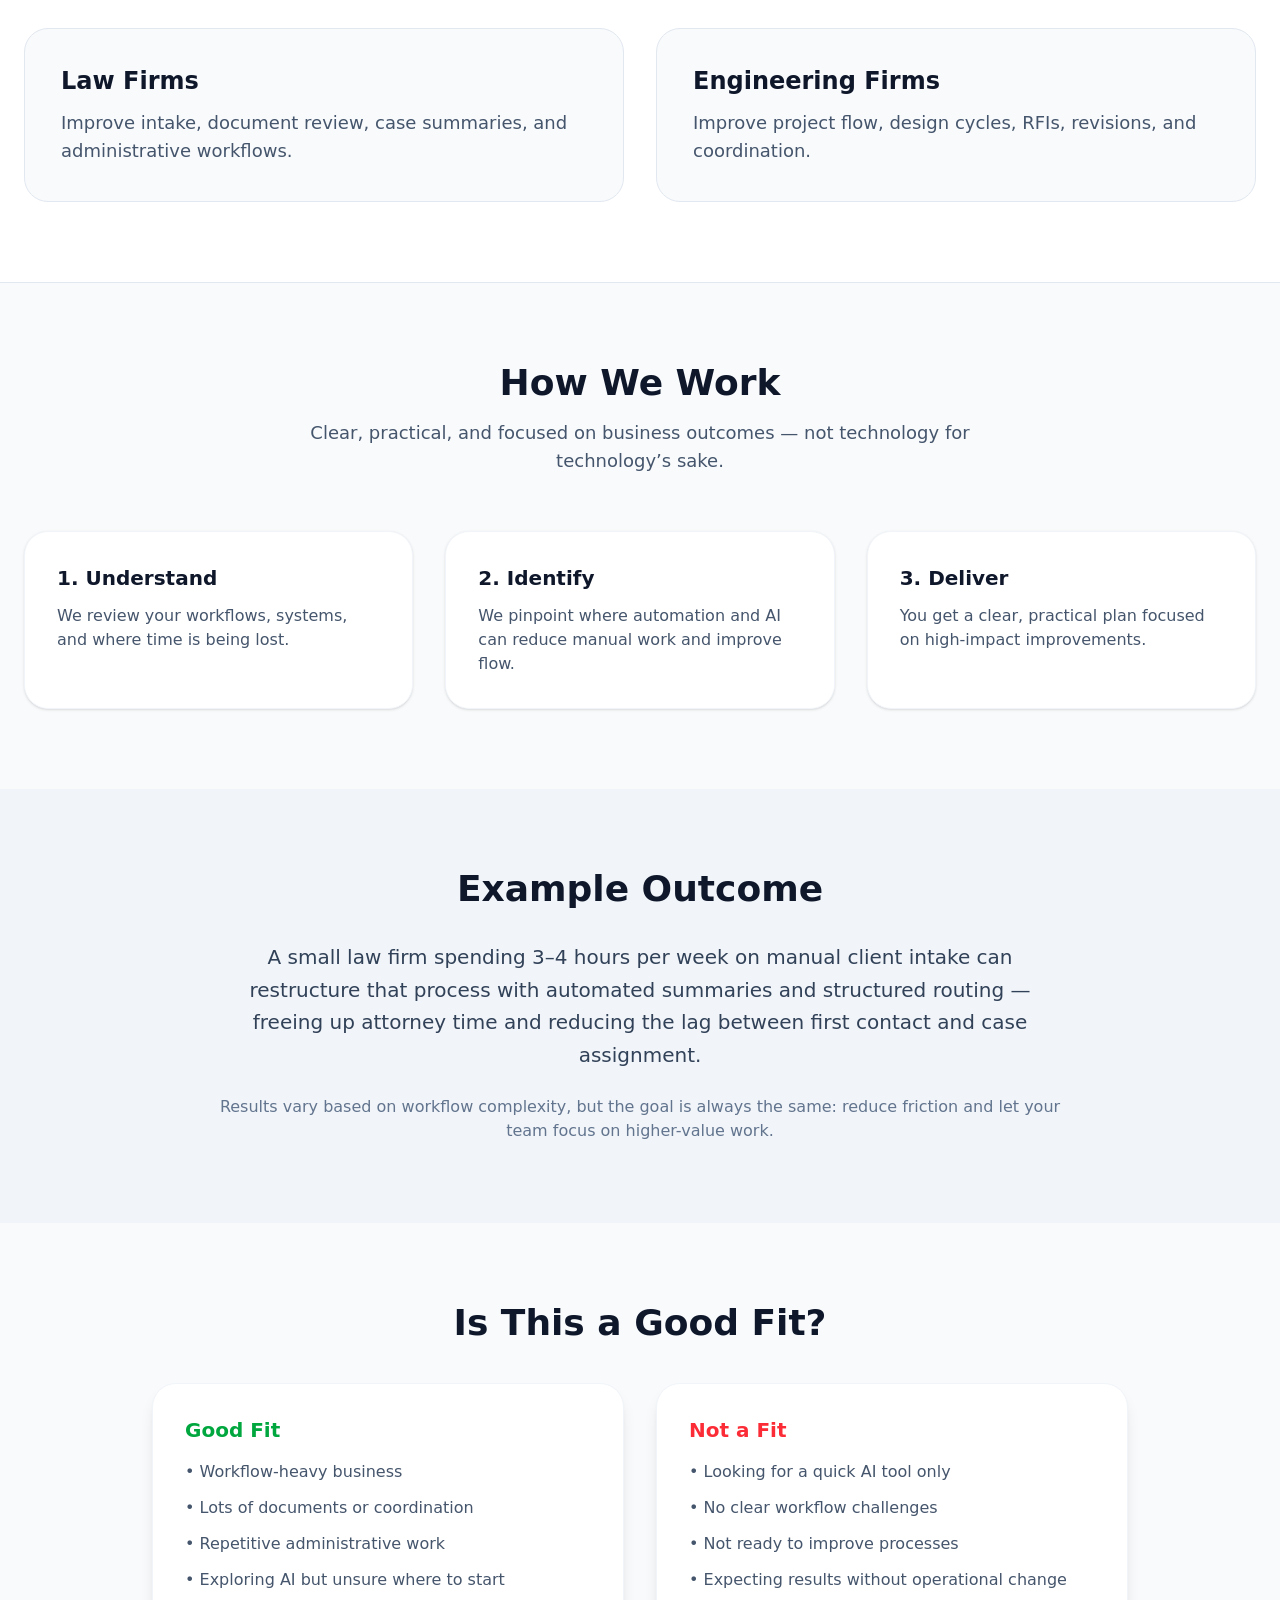
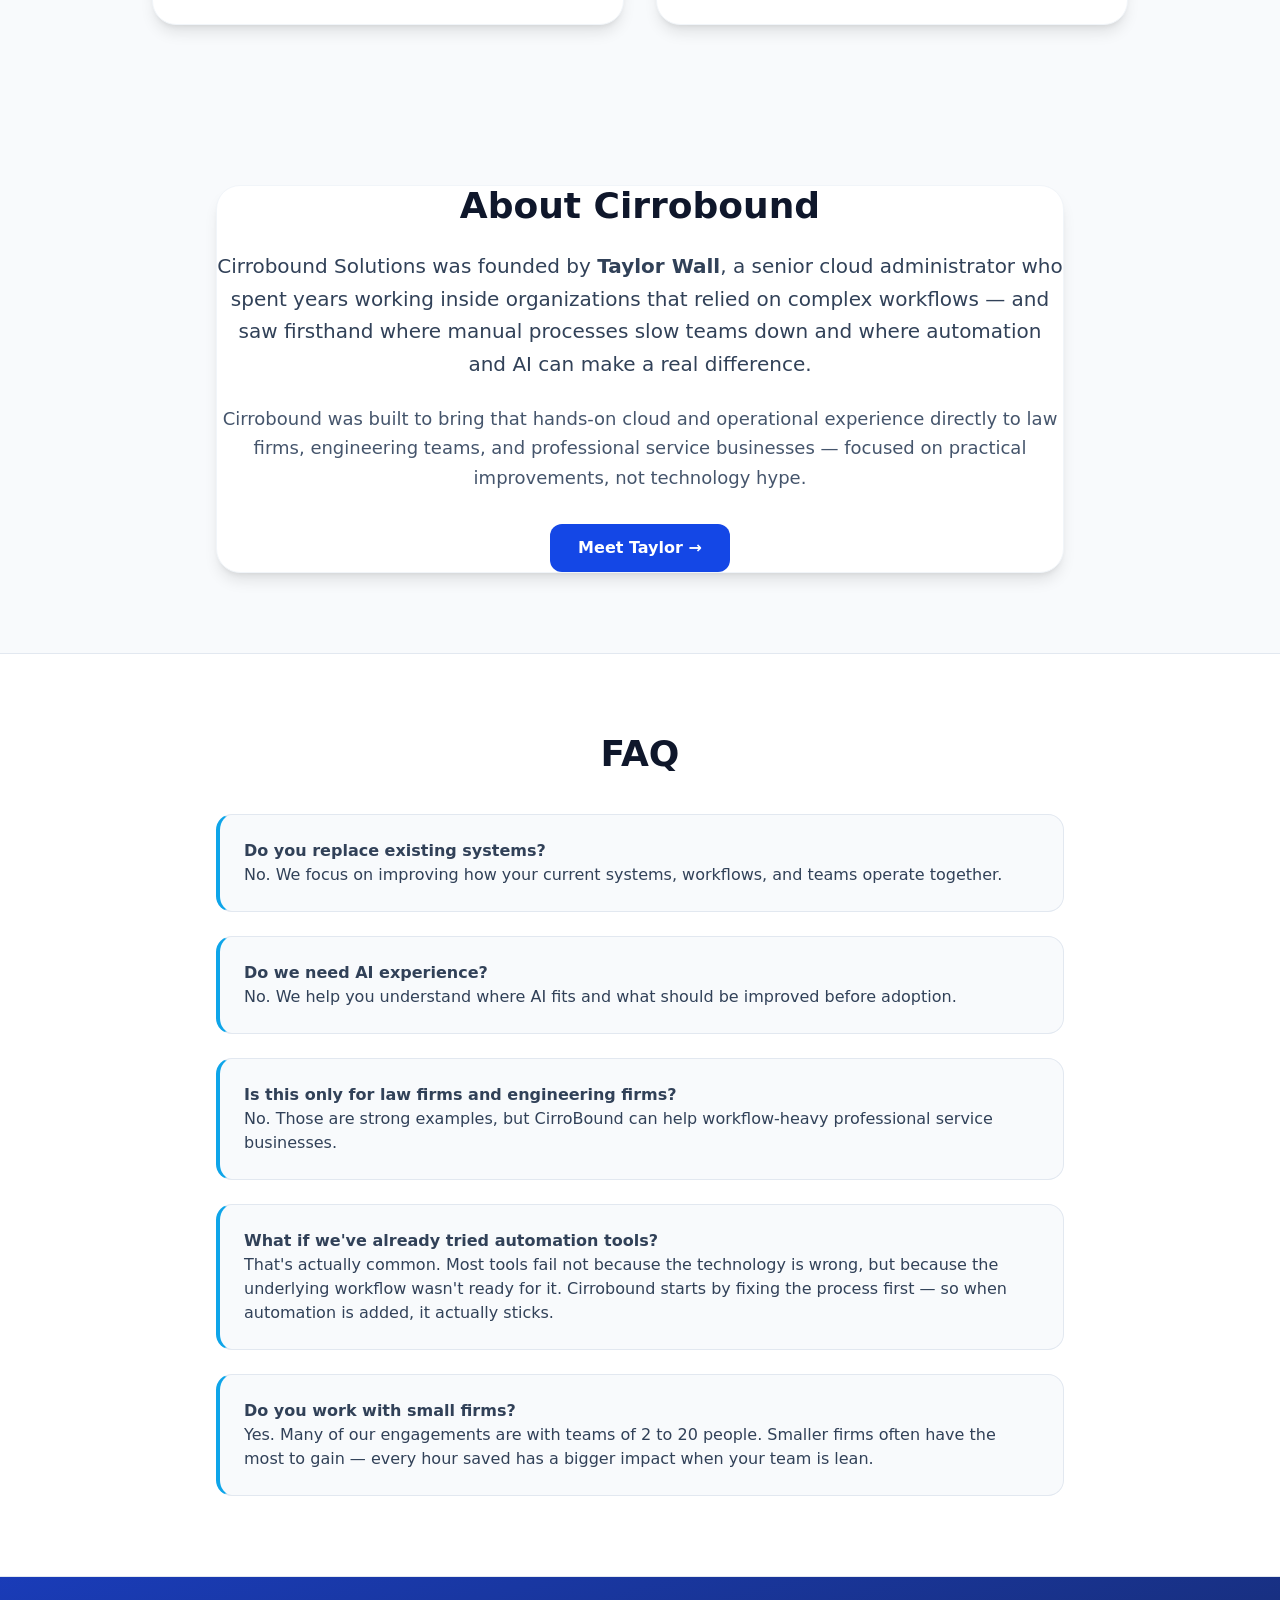
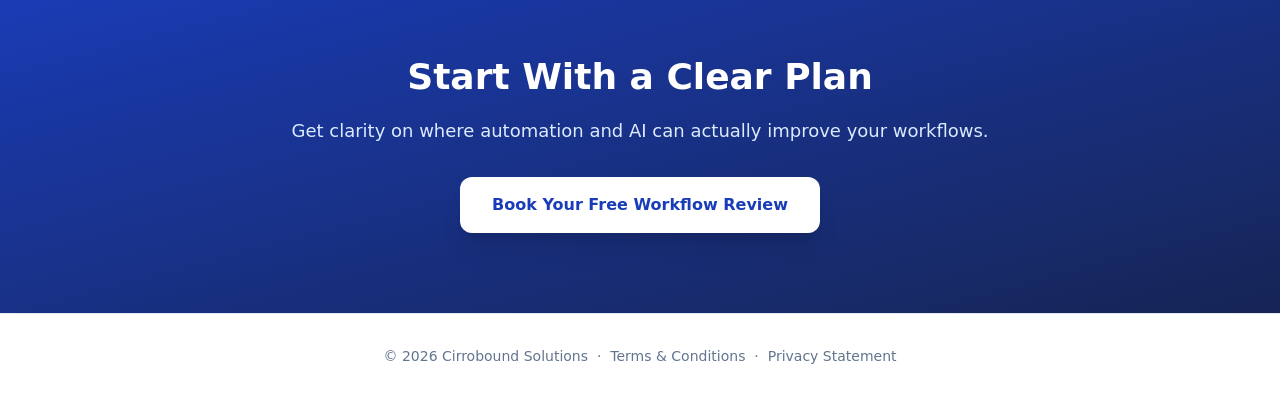
==== commit d618c75a: "Fix all CTA buttons rendering on mobile across all pages Add display:inline-block inline style to ev" ====
--- a/index.html
+++ b/index.html
@@ -337,7 +337,8 @@
       Get clarity on where automation and AI can actually improve your workflows.
     </p>
     <a href="https://outlook.office.com/book/AIReadiness@cirrobound.com/" target="_blank"
-       class="bg-white text-blue-800 px-8 py-4 rounded-xl font-black shadow-xl hover:shadow-2xl transition">
+       class="bg-white text-blue-800 px-8 py-4 rounded-xl font-black shadow-xl hover:shadow-2xl transition"
+       style="display:inline-block;">
       Book Your Free Workflow Review
     </a>
   </div>
